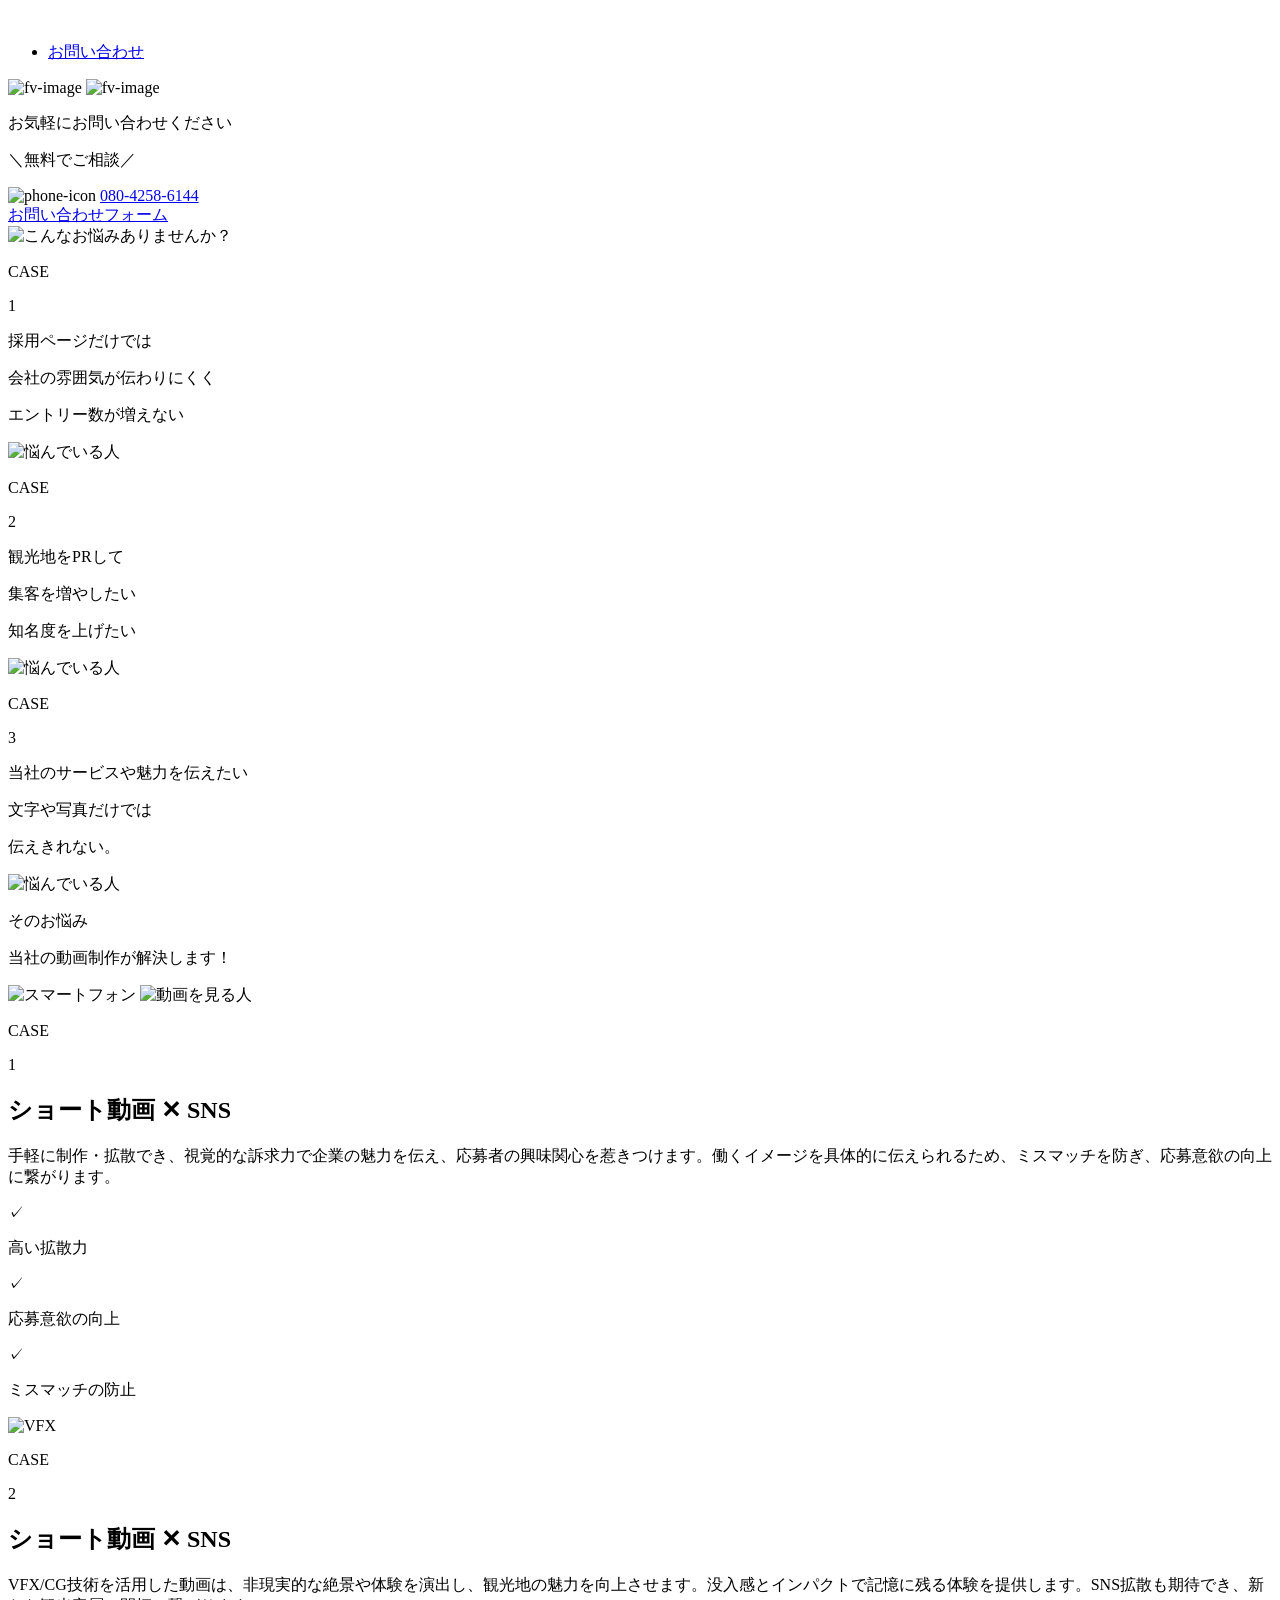
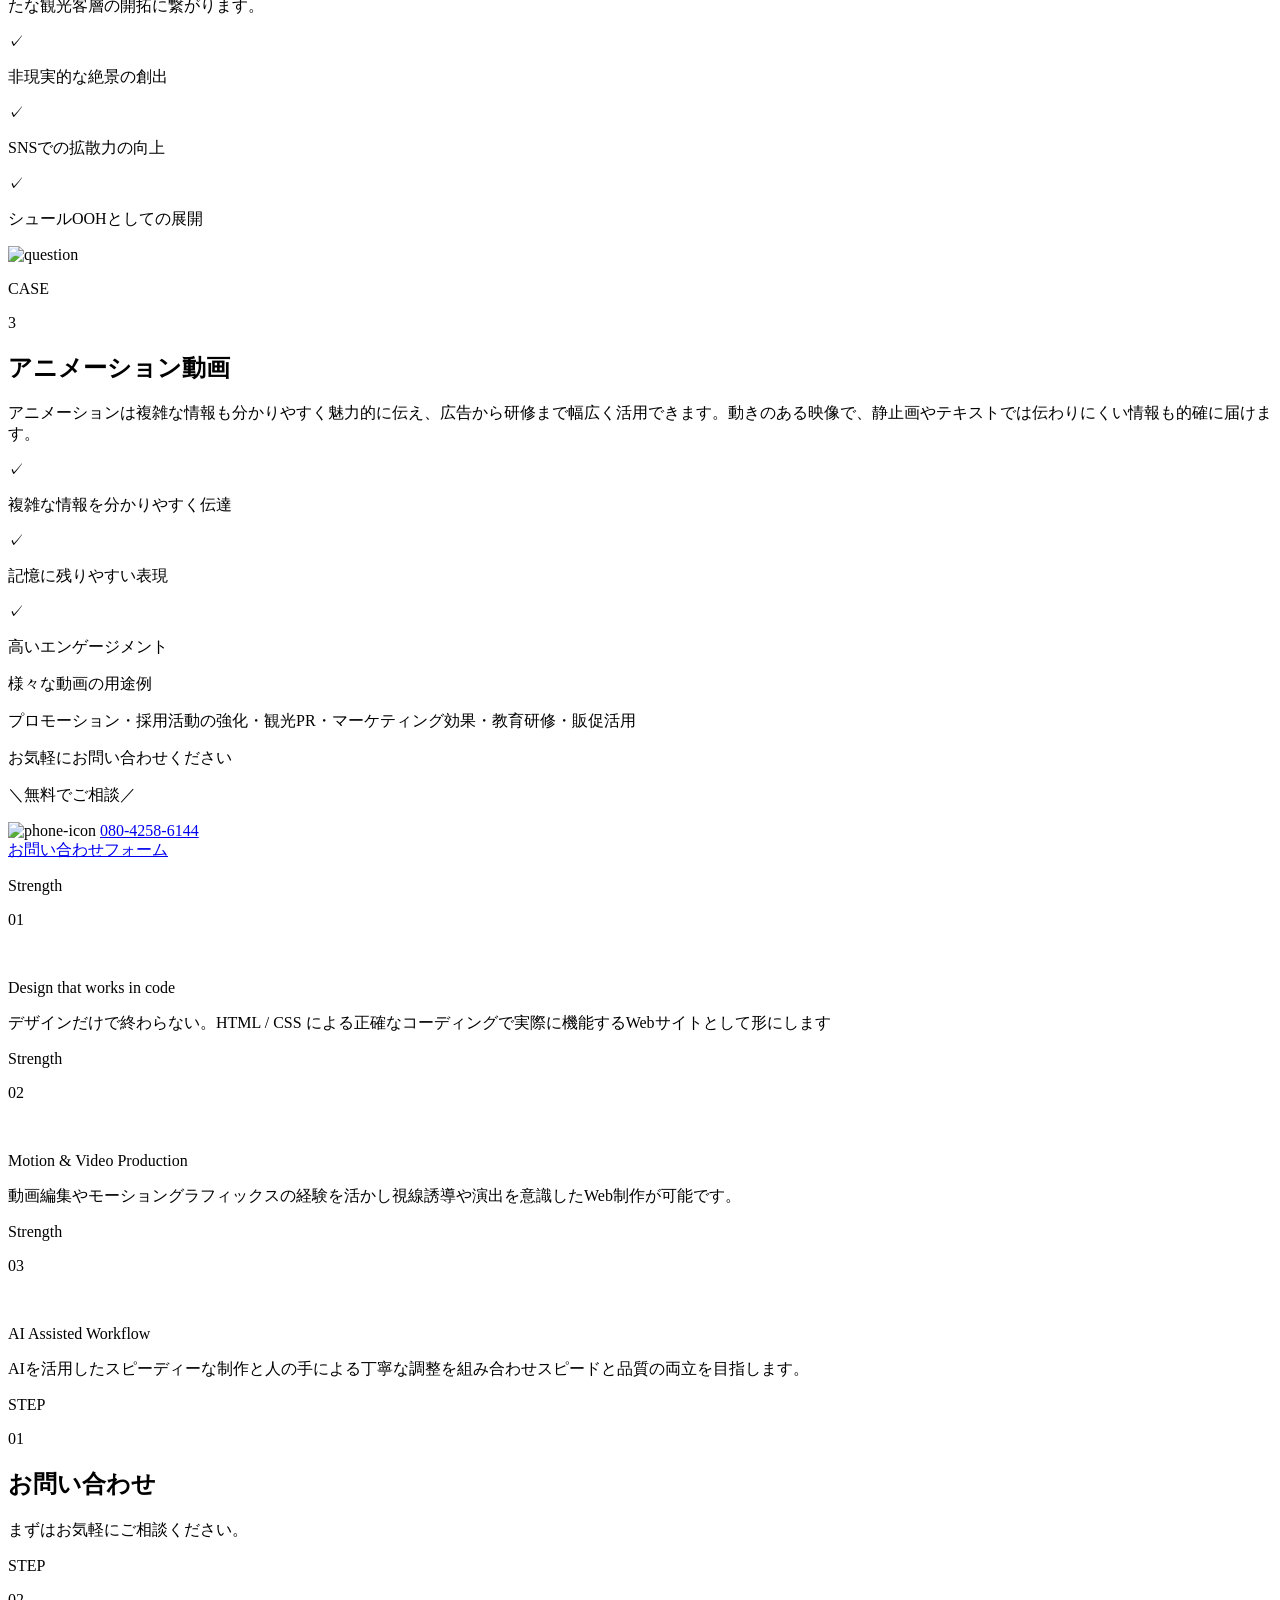
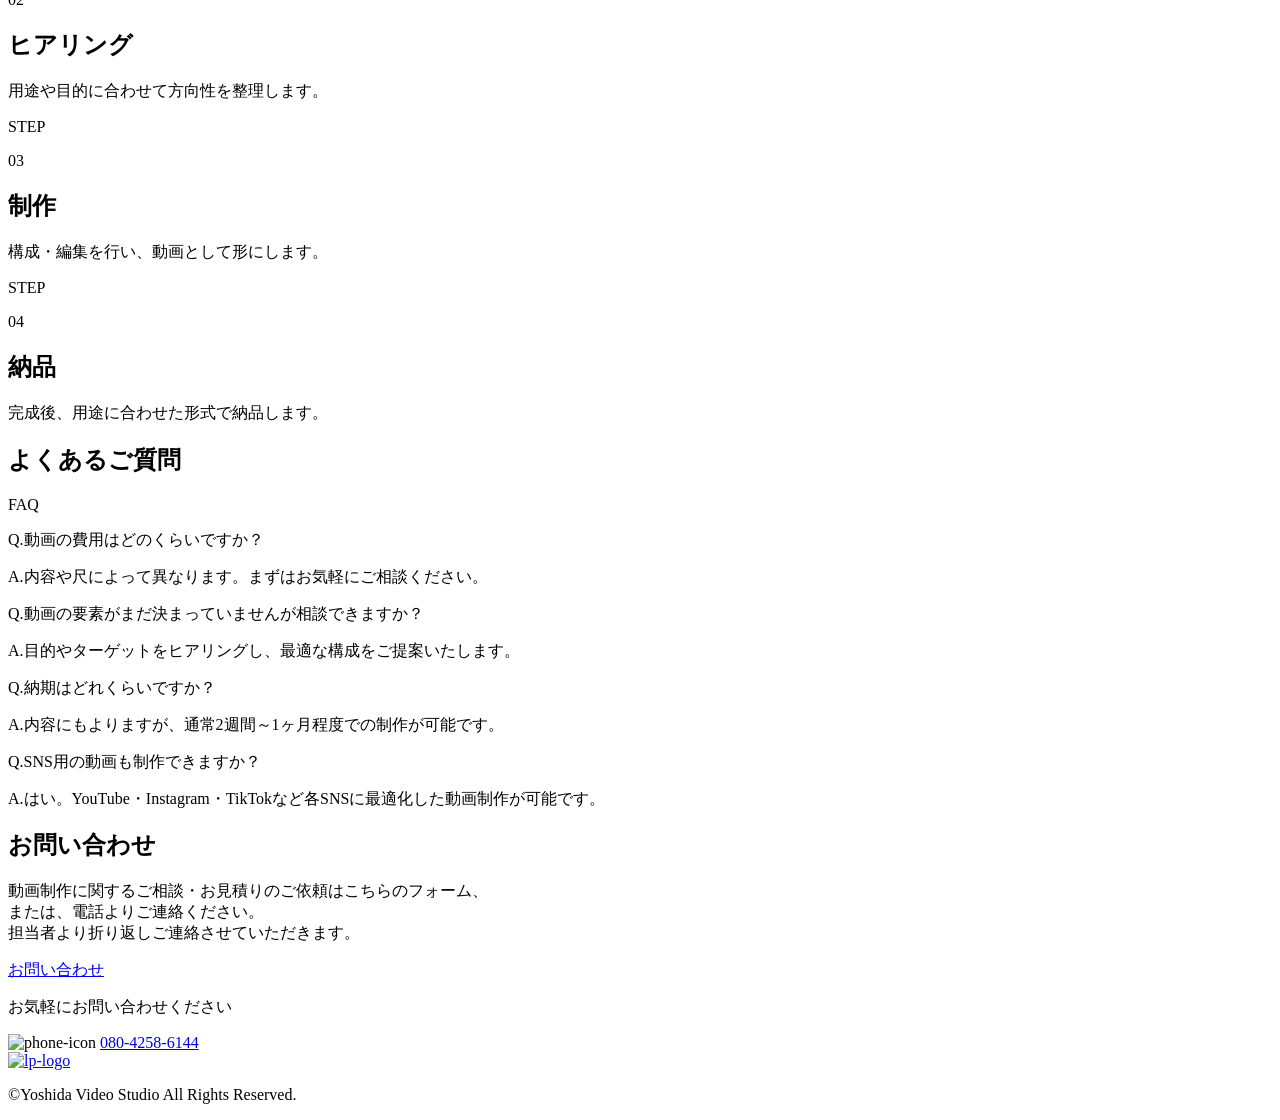
==== lp-flow-practice/index.html @ 5ee8cb6f "feat: ファビコンを追加" ====
<!DOCTYPE html>
<html lang="ja">

<head>
    <meta charset="UTF-8">
    <meta name="viewport" content="width=device-width, initial-scale=1.0">
    <title>Document</title>
    <link rel="preconnect" href="https://fonts.googleapis.com">
    <link rel="preconnect" href="https://fonts.gstatic.com" crossorigin>
    <link href="https://fonts.googleapis.com/css2?family=Noto+Sans+JP:wght@100..900&display=swap" rel="stylesheet">
    <link rel="stylesheet" href="assets/css/style.css">
</head>

<body>
    <header class="header">
        <a href="index.html"><img src="assets/images/lp-logo.svg" alt="" class="lp-head-img"></a>
        <nav class="nav">
            <ul class="nav-list">
                <li class="list-item"><a href="../contact.html" class="link-item">お問い合わせ</a></li>
            </ul>
        </nav>
    </header>
    <div id="main">
        <section class="fv">
            <div class="background">
                <img class="mv-player" src="assets/images/fv-img-sp.svg" alt="fv-image">
                <img src="assets/images/fv-img.svg" alt="fv-image" class="fv-img">
            </div>
            <div class="cta-btn">
                <div class="call-msg-box">
                    <p class="call-msg">お気軽にお問い合わせください</p>
                    <p class="call-msg-small">＼無料でご相談／</p>
                    <div class="call-box">
                        <img src="assets/images/phone.svg" alt="phone-icon" class="call">
                        <a href="tel:08042586144" class="tel">080-4258-6144</a>
                    </div>
                </div>
                <div class="form-btn">
                    <a href="../contact.html" class="form-link">お問い合わせフォーム</a>
                </div>
            </div>
        </section>
        <section class="problem fade-up">
            <img src="assets/images/problem-img.svg" alt="こんなお悩みありませんか？" class="problem-img">
            <div class="problem-grid">
                <div class="case-box">
                    <div class="case-block">
                        <p class="case-title">CASE</p>
                        <p class="case-number">1</p>
                    </div>
                    <div class="case-protocol-box">
                        <p class="case-protocol">採用ページだけでは</p>
                        <p class="case-protocol">会社の雰囲気が伝わりにくく</p>
                        <p class="case-protocol">エントリー数が増えない</p>
                    </div>
                    <img src="assets/images/person-1.svg" alt="悩んでいる人" class="problem-person">
                </div>
                <div class="case-box">
                    <div class="case-block">
                        <p class="case-title">CASE</p>
                        <p class="case-number">2</p>
                    </div>
                    <div class="case-protocol-box">
                        <p class="case-protocol">観光地をPRして</p>
                        <p class="case-protocol">集客を増やしたい</p>
                        <p class="case-protocol case-protocol1">知名度を上げたい</p>
                    </div>
                    <img src="assets/images/person-2.svg" alt="悩んでいる人" class="problem-person">
                </div>
                <div class="case-box">
                    <div class="case-block">
                        <p class="case-title">CASE</p>
                        <p class="case-number">3</p>
                    </div>
                    <div class="case-protocol-box">
                        <p class="case-protocol">当社のサービスや魅力を伝えたい</p>
                        <p class="case-protocol">文字や写真だけでは</p>
                        <p class="case-protocol case-protocol1">伝えきれない。</p>
                    </div>
                    <img src="assets/images/person3.svg" alt="悩んでいる人" class="problem-person">
                </div>
            </div>
        </section>
        <section class="solution fade-up">
            <p class="sol-protocol">そのお悩み</p>
            <p class="sol-protocol">当社の動画制作が解決します！</p>

            <div class="sol-back">

                <div class="sol-flex">
                    <div class="sol-flex-box">
                        <div class="sol-img-box">
                            <img src="assets/images/smart-phone.svg" alt="スマートフォン" class="sol-img">
                            <img src="assets/images/person4.svg" alt="動画を見る人" class="sol-img">
                        </div>
                    </div>
                    <div class="sol-flex-block">
                        <div class="sol-container">
                            <div class="sol-radius">
                                <p class="sol-title">CASE</p>
                                <p class="sol-number">1</p>
                            </div>
                            <h2 class="sol-subtitle">ショート動画 ✕ SNS</h2>
                        </div>

                        <div class="sol-inner">
                            <p class="sol-msg">
                                手軽に制作・拡散でき、視覚的な訴求力で企業の魅力を伝え、応募者の興味関心を惹きつけます。働くイメージを具体的に伝えられるため、ミスマッチを防ぎ、応募意欲の向上に繋がります。
                            </p>

                            <div class="sol-liner">
                                <div class="sol-radius-mini">
                                    <p class="check">✓</p>
                                </div>
                                <p class="sol-txt">高い拡散力</p>
                            </div>

                            <div class="sol-liner">
                                <div class="sol-radius-mini">
                                    <p class="check">✓</p>
                                </div>
                                <p class="sol-txt">応募意欲の向上</p>
                            </div>

                            <div class="sol-liner">
                                <div class="sol-radius-mini">
                                    <p class="check">✓</p>
                                </div>
                                <p class="sol-txt">ミスマッチの防止</p>
                            </div>
                        </div>
                    </div>
                </div>

                <div class="sol-flex">
                    <div class="sol-flex-box">
                        <div class="sol-img-box1">
                            <img src="assets/images/vfx.svg" alt="VFX" class="sol-img1">
                        </div>
                    </div>
                    <div class="sol-flex-block">
                        <div class="sol-container">
                            <div class="sol-radius">
                                <p class="sol-title">CASE</p>
                                <p class="sol-number">2</p>
                            </div>
                            <h2 class="sol-subtitle">ショート動画 ✕ SNS</h2>
                        </div>

                        <div class="sol-inner">
                            <p class="sol-msg">
                                VFX/CG技術を活用した動画は、非現実的な絶景や体験を演出し、観光地の魅力を向上させます。没入感とインパクトで記憶に残る体験を提供します。SNS拡散も期待でき、新たな観光客層の開拓に繋がります。
                            </p>

                            <div class="sol-liner">
                                <div class="sol-radius-mini">
                                    <p class="check">✓</p>
                                </div>
                                <p class="sol-txt">非現実的な絶景の創出</p>
                            </div>

                            <div class="sol-liner">
                                <div class="sol-radius-mini">
                                    <p class="check">✓</p>
                                </div>
                                <p class="sol-txt">SNSでの拡散力の向上</p>
                            </div>

                            <div class="sol-liner">
                                <div class="sol-radius-mini">
                                    <p class="check">✓</p>
                                </div>
                                <p class="sol-txt">シュールOOHとしての展開</p>
                            </div>
                        </div>
                    </div>
                </div>

                <div class="sol-flex">
                    <div class="sol-flex-box">
                        <div class="sol-img-box1">
                            <img src="assets/images/question.svg" alt="question" class="sol-img1">
                        </div>
                    </div>
                    <div class="sol-flex-block">
                        <div class="sol-container">
                            <div class="sol-radius">
                                <p class="sol-title">CASE</p>
                                <p class="sol-number">3</p>
                            </div>
                            <h2 class="sol-subtitle">アニメーション動画</h2>
                        </div>

                        <div class="sol-inner">
                            <p class="sol-msg">
                                アニメーションは複雑な情報も分かりやすく魅力的に伝え、広告から研修まで幅広く活用できます。動きのある映像で、静止画やテキストでは伝わりにくい情報も的確に届けます。
                            </p>

                            <div class="sol-liner">
                                <div class="sol-radius-mini">
                                    <p class="check">✓</p>
                                </div>
                                <p class="sol-txt">複雑な情報を分かりやすく伝達</p>
                            </div>

                            <div class="sol-liner">
                                <div class="sol-radius-mini">
                                    <p class="check">✓</p>
                                </div>
                                <p class="sol-txt">記憶に残りやすい表現</p>
                            </div>

                            <div class="sol-liner">
                                <div class="sol-radius-mini">
                                    <p class="check">✓</p>
                                </div>
                                <p class="sol-txt">高いエンゲージメント</p>
                            </div>
                        </div>
                    </div>
                </div>

                <div class="sol-wrapper">
                    <div class="sol-txt-box">
                        <p class="sol-text">様々な動画の用途例</p>
                    </div>
                    <p class="sol-txt-wrapper">
                        プロモーション・採用活動の強化・観光PR・マーケティング効果・教育研修・販促活用
                    </p>
                </div>
            </div>
        </section>
        <div class="cta-btn">
            <div class="call-msg-box">
                <p class="call-msg">お気軽にお問い合わせください</p>
                <p class="call-msg-small">＼無料でご相談／</p>
                <div class="call-box">
                    <img src="assets/images/phone.svg" alt="phone-icon" class="call">
                    <a href="tel:08042586144" class="tel">080-4258-6144</a>
                </div>
            </div>
            <div class="form-btn">
                <a href="../contact.html" class="form-link">お問い合わせフォーム</a>
            </div>
        </div>
        <section class="strength fade-up">
            <div class="str-grid">
                <div class="str-box">
                    <div class="str-block">
                        <p class="str-title">Strength</p>
                        <p class="str-number">01</p>
                    </div>
                    <div class="str-img-box">
                        <img src="assets/images/network.svg" alt="" class="str-img">
                        <img src="assets/images/code-bracket.svg" alt="" class="str-img">
                    </div>
                    <p class="str-subtitle">Design that works in code</p>
                    <p class="str-txt">
                        デザインだけで終わらない。HTML / CSS による正確なコーディングで実際に機能するWebサイトとして形にします
                    </p>
                </div>
                <div class="str-box">
                    <div class="str-block">
                        <p class="str-title">Strength</p>
                        <p class="str-number">02</p>
                    </div>
                    <div class="str-img-box">
                        <img src="assets/images/playbtn.svg" alt="" class="str-img">
                        <img src="assets/images/line-animation.svg" alt="" class="str-img">
                    </div>
                    <p class="str-subtitle">Motion & Video Production</p>
                    <p class="str-txt">
                        動画編集やモーショングラフィックスの経験を活かし視線誘導や演出を意識したWeb制作が可能です。
                    </p>
                </div>
                <div class="str-box">
                    <div class="str-block">
                        <p class="str-title">Strength</p>
                        <p class="str-number">03</p>
                    </div>
                    <div class="str-img-box">
                        <img src="assets/images/node-rectangle.svg" alt="" class="str-img">
                    </div>
                    <p class="str-subtitle">AI Assisted Workflow</p>
                    <p class="str-txt">
                        AIを活用したスピーディーな制作と人の手による丁寧な調整を組み合わせスピードと品質の両立を目指します。
                    </p>
                </div>
            </div>
        </section>
        <section class="flow fade-up">
            <div class="flow-back">
                <div class="flow-flex">
                    <div class="flow-box">
                        <div class="flow-radius">
                            <p class="flow-step">STEP</p>
                            <p class="flow-number">01</p>
                        </div>
                        <div class="flow-txt-box">
                            <h2 class="flow-title">お問い合わせ</h2>
                            <p class="flow-text">まずはお気軽にご相談ください。</p>
                        </div>
                    </div>
                </div>
                <div class="flow-flex">
                    <div class="flow-box">
                        <div class="flow-radius">
                            <p class="flow-step">STEP</p>
                            <p class="flow-number">02</p>
                        </div>
                        <div class="flow-txt-box">
                            <h2 class="flow-title">ヒアリング</h2>
                            <p class="flow-text">用途や目的に合わせて方向性を整理します。</p>
                        </div>
                    </div>
                </div>
                <div class="flow-flex">
                    <div class="flow-box">
                        <div class="flow-radius">
                            <p class="flow-step">STEP</p>
                            <p class="flow-number">03</p>
                        </div>
                        <div class="flow-txt-box">
                            <h2 class="flow-title">制作</h2>
                            <p class="flow-text">構成・編集を行い、動画として形にします。</p>
                        </div>
                    </div>
                </div>
                <div class="flow-flex">
                    <div class="flow-box">
                        <div class="flow-radius">
                            <p class="flow-step">STEP</p>
                            <p class="flow-number">04</p>
                        </div>
                        <div class="flow-txt-box">
                            <h2 class="flow-title">納品</h2>
                            <p class="flow-text">完成後、用途に合わせた形式で納品します。</p>
                        </div>
                    </div>
                </div>
            </div>
        </section>
        <section class="qa fade-up">
            <div class="qa-block">
                <div class="qa-box">
                    <h2 class="qa-title">よくあるご質問</h2>
                    <p class="qa-subtitle">FAQ</p>
                </div>
                <div class="qa-box">
                    <p class="qa-q"><span class="q">Q.</span>動画の費用はどのくらいですか？</p>
                    <p class="qa-a"><span class="a">A.</span>内容や尺によって異なります。まずはお気軽にご相談ください。</p>
                </div>
                <div class="qa-box">
                    <p class="qa-q"><span class="q">Q.</span>動画の要素がまだ決まっていませんが相談できますか？</p>
                    <p class="qa-a"><span class="a">A.</span>目的やターゲットをヒアリングし、最適な構成をご提案いたします。</p>
                </div>
                <div class="qa-box">
                    <p class="qa-q"><span class="q">Q.</span>納期はどれくらいですか？</p>
                    <p class="qa-a"><span class="a">A.</span>内容にもよりますが、通常2週間～1ヶ月程度での制作が可能です。</p>
                </div>
                <div class="qa-box">
                    <p class="qa-q"><span class="q">Q.</span>SNS用の動画も制作できますか？</p>
                    <p class="qa-a"><span class="a">A.</span>はい。YouTube・Instagram・TikTokなど各SNSに最適化した動画制作が可能です。</p>
                </div>
            </div>
        </section>
        <section class="cta">
            <div class="cta-back">
                <div class="cta-flex">
                    <div class="cta-txt-box">
                        <h2 class="cta-title">お問い合わせ</h2>
                        <p class="cta-txt">
                            動画制作に関するご相談・お見積りのご依頼はこちらのフォーム、<br>
                            または、電話よりご連絡ください。<br>
                            担当者より折り返しご連絡させていただきます。
                        </p>
                    </div>
                    <div class="cta-box">
                        <div class="cta-block">
                            <a href="../contact.html" class="cta-link">お問い合わせ</a>
                        </div>
                        <div class="cta-desc">
                            <p class="cta-subtitle">お気軽にお問い合わせください</p>
                            <div class="cta-call-block">
                                <img src="assets/images/cta-call.svg" alt="phone-icon" class="cta-call">
                                <a href="tel:08042586144" class="cta-tel">080-4258-6144</a>
                            </div>
                        </div>
                    </div>
                </div>
            </div>
        </section>
    </div>
    <footer class="footer">
        <a href="../works.html" class="foot-link">
            <img src="assets/images/lp-logo.svg" alt="lp-logo" class="foot-link-img"></a>
        <p class="reserve">&copy;Yoshida Video Studio All Rights Reserved.</p>
    </footer>
    <script>
        document.addEventListener("DOMContentLoaded", () => {

            const targets = document.querySelectorAll(".fade-up");

            const observer = new IntersectionObserver((entries, observer) => {
                entries.forEach(entry => {
                    if (entry.isIntersecting) {
                        entry.target.classList.add("is-show");
                        observer.unobserve(entry.target);
                    }
                });
            }, {
                threshold: 0.2
            });

            targets.forEach(target => observer.observe(target));

        });

    </script>
</body>

</html>
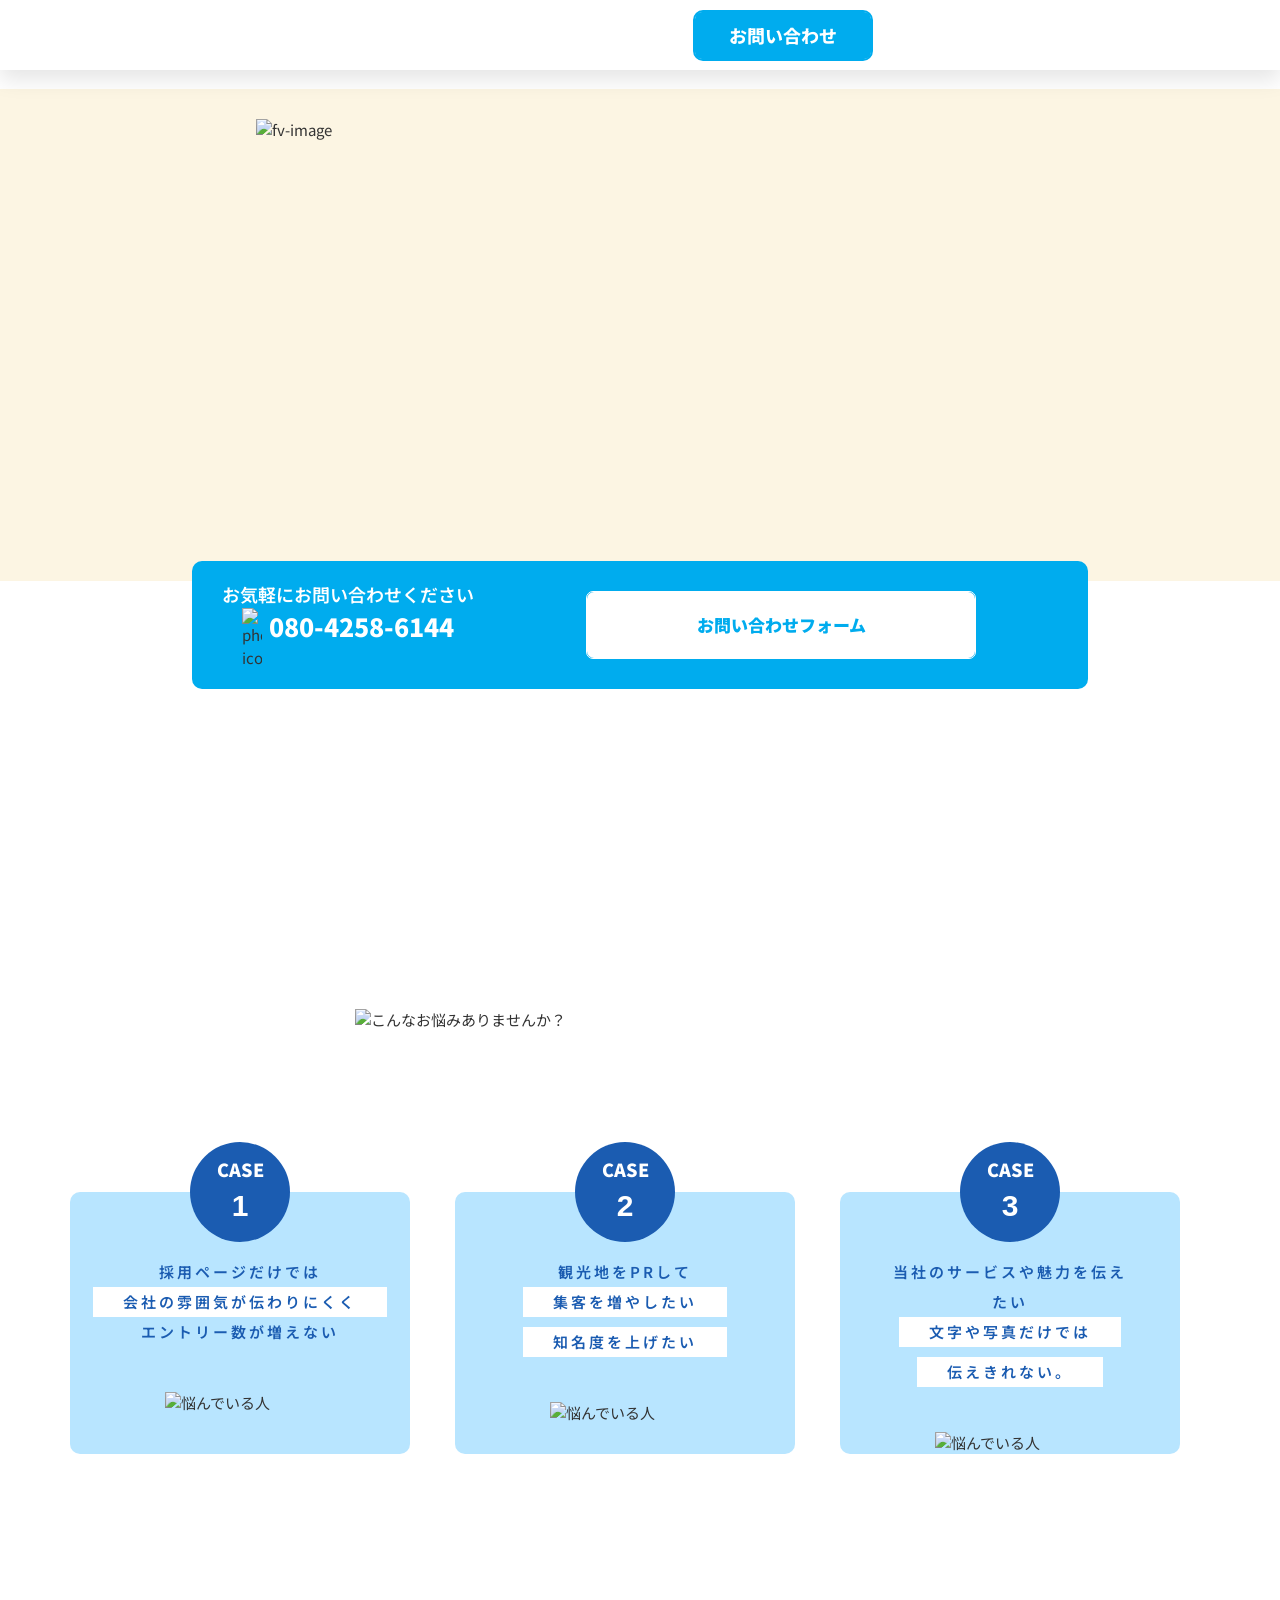
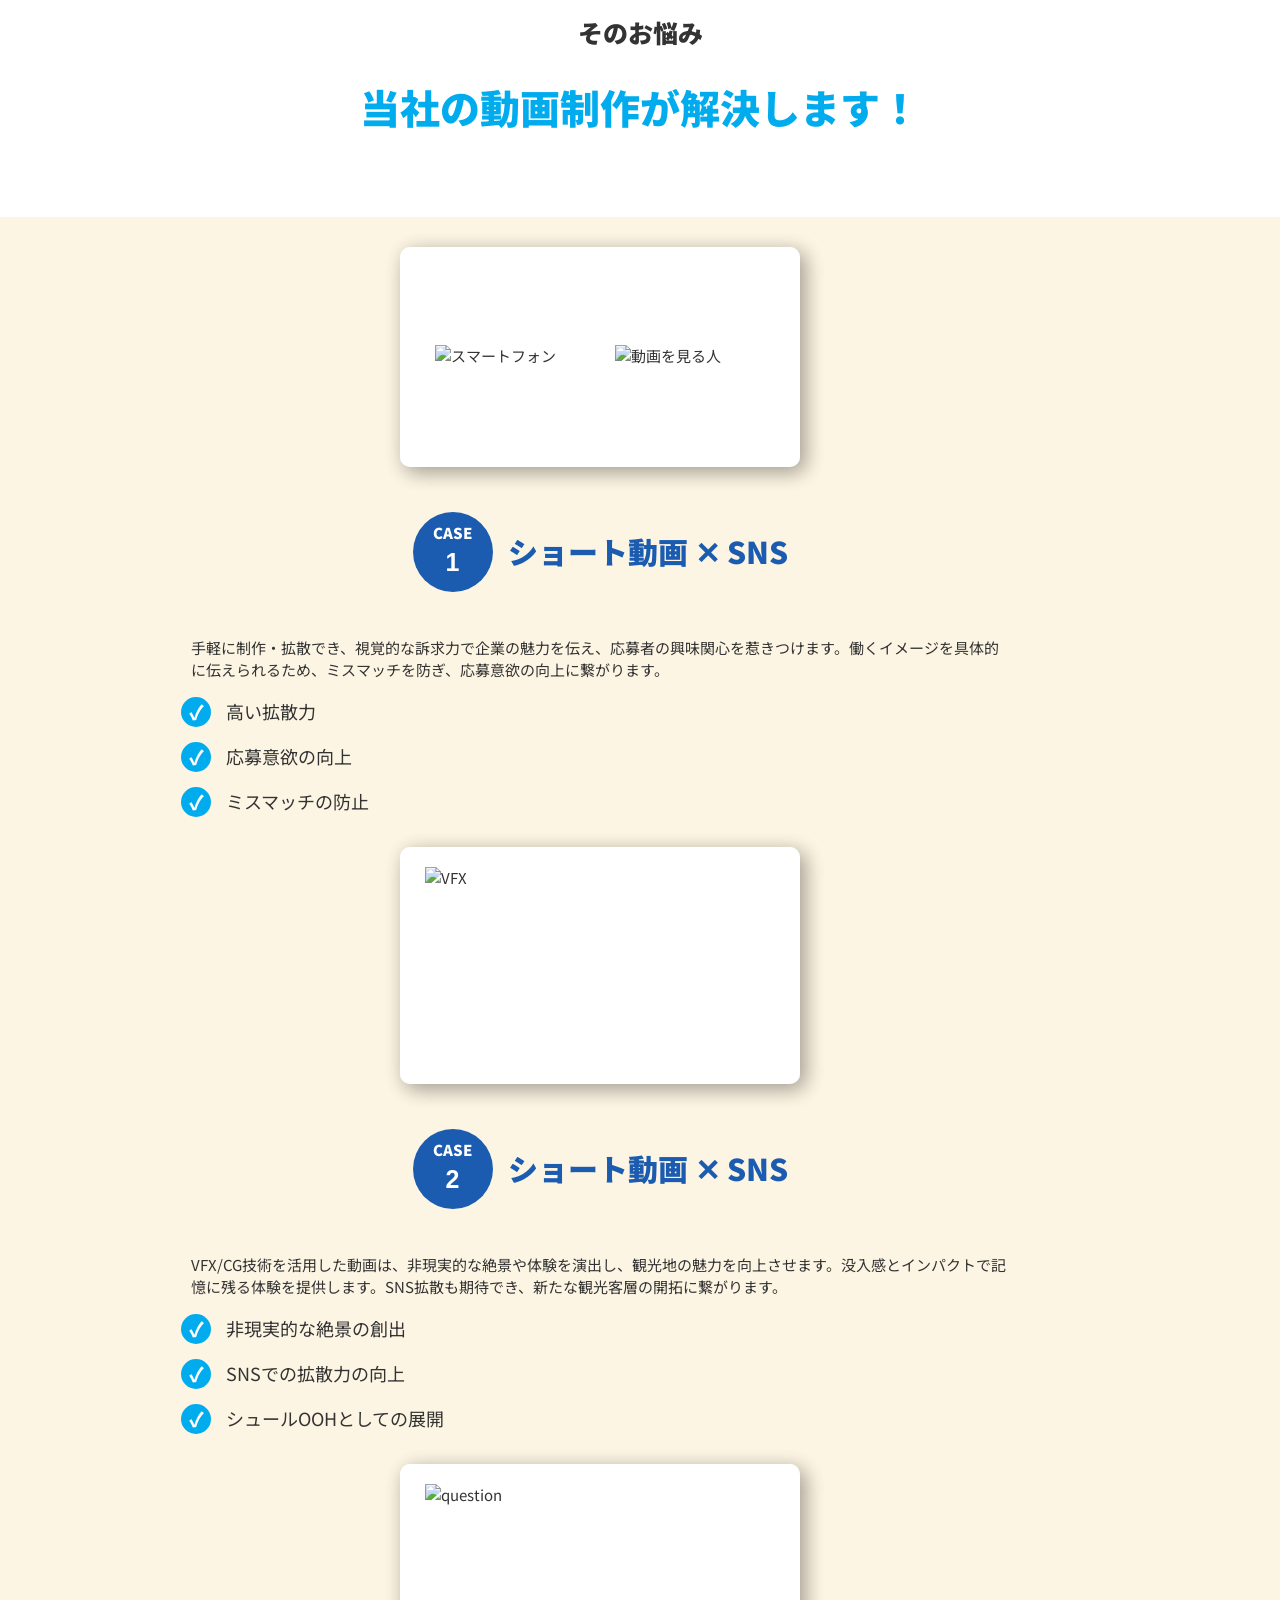
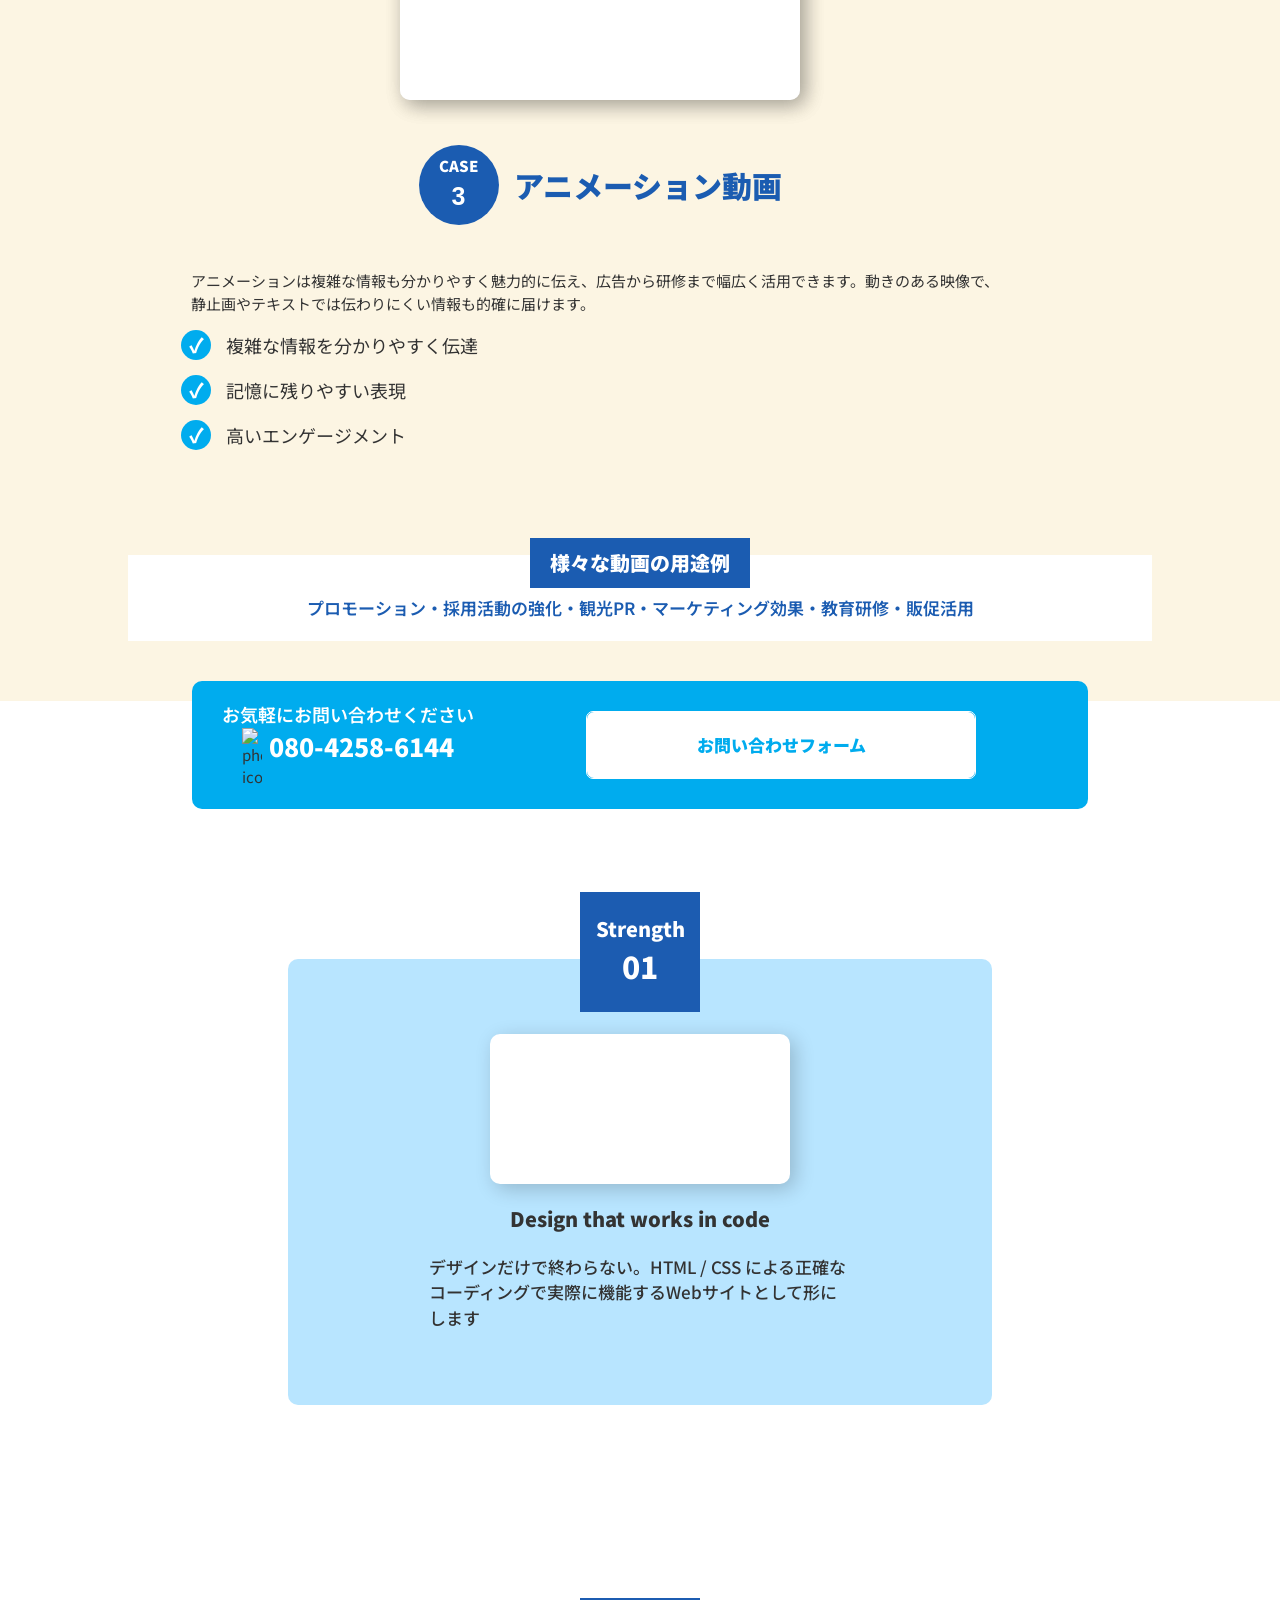
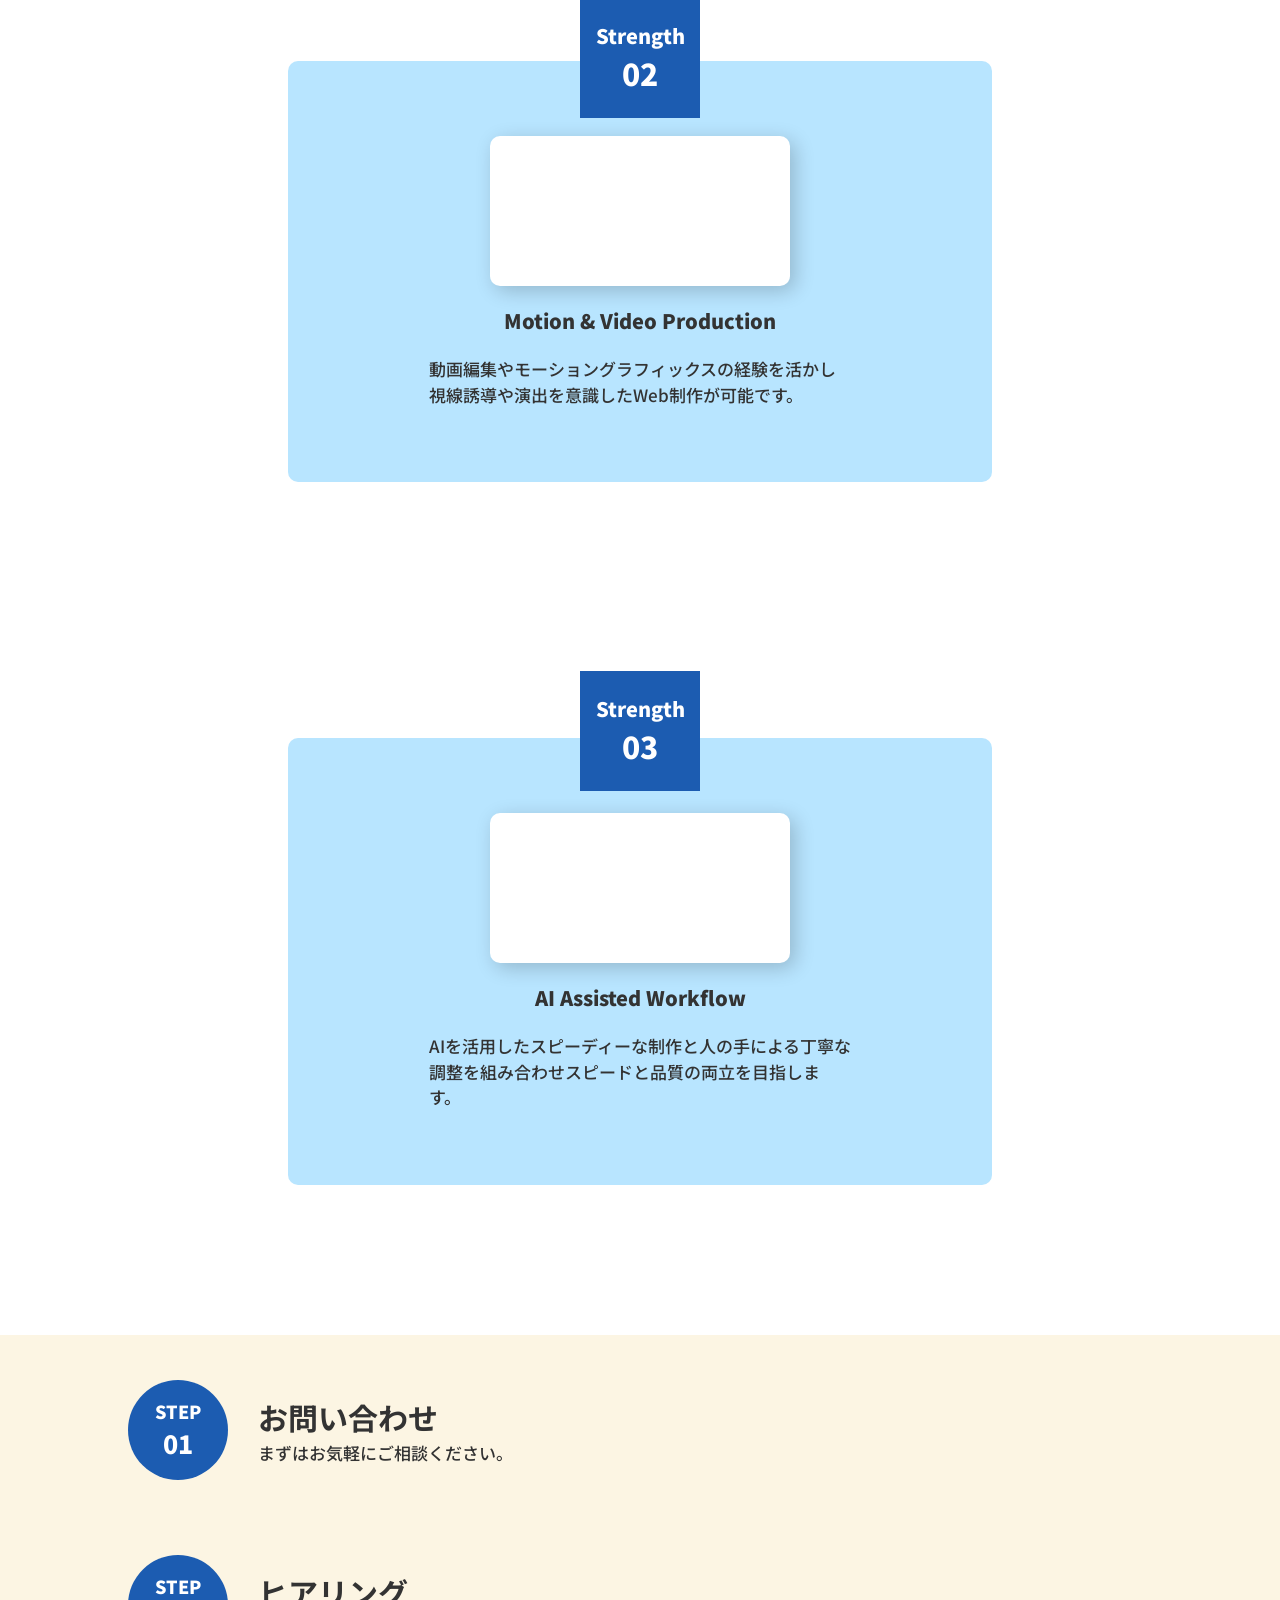
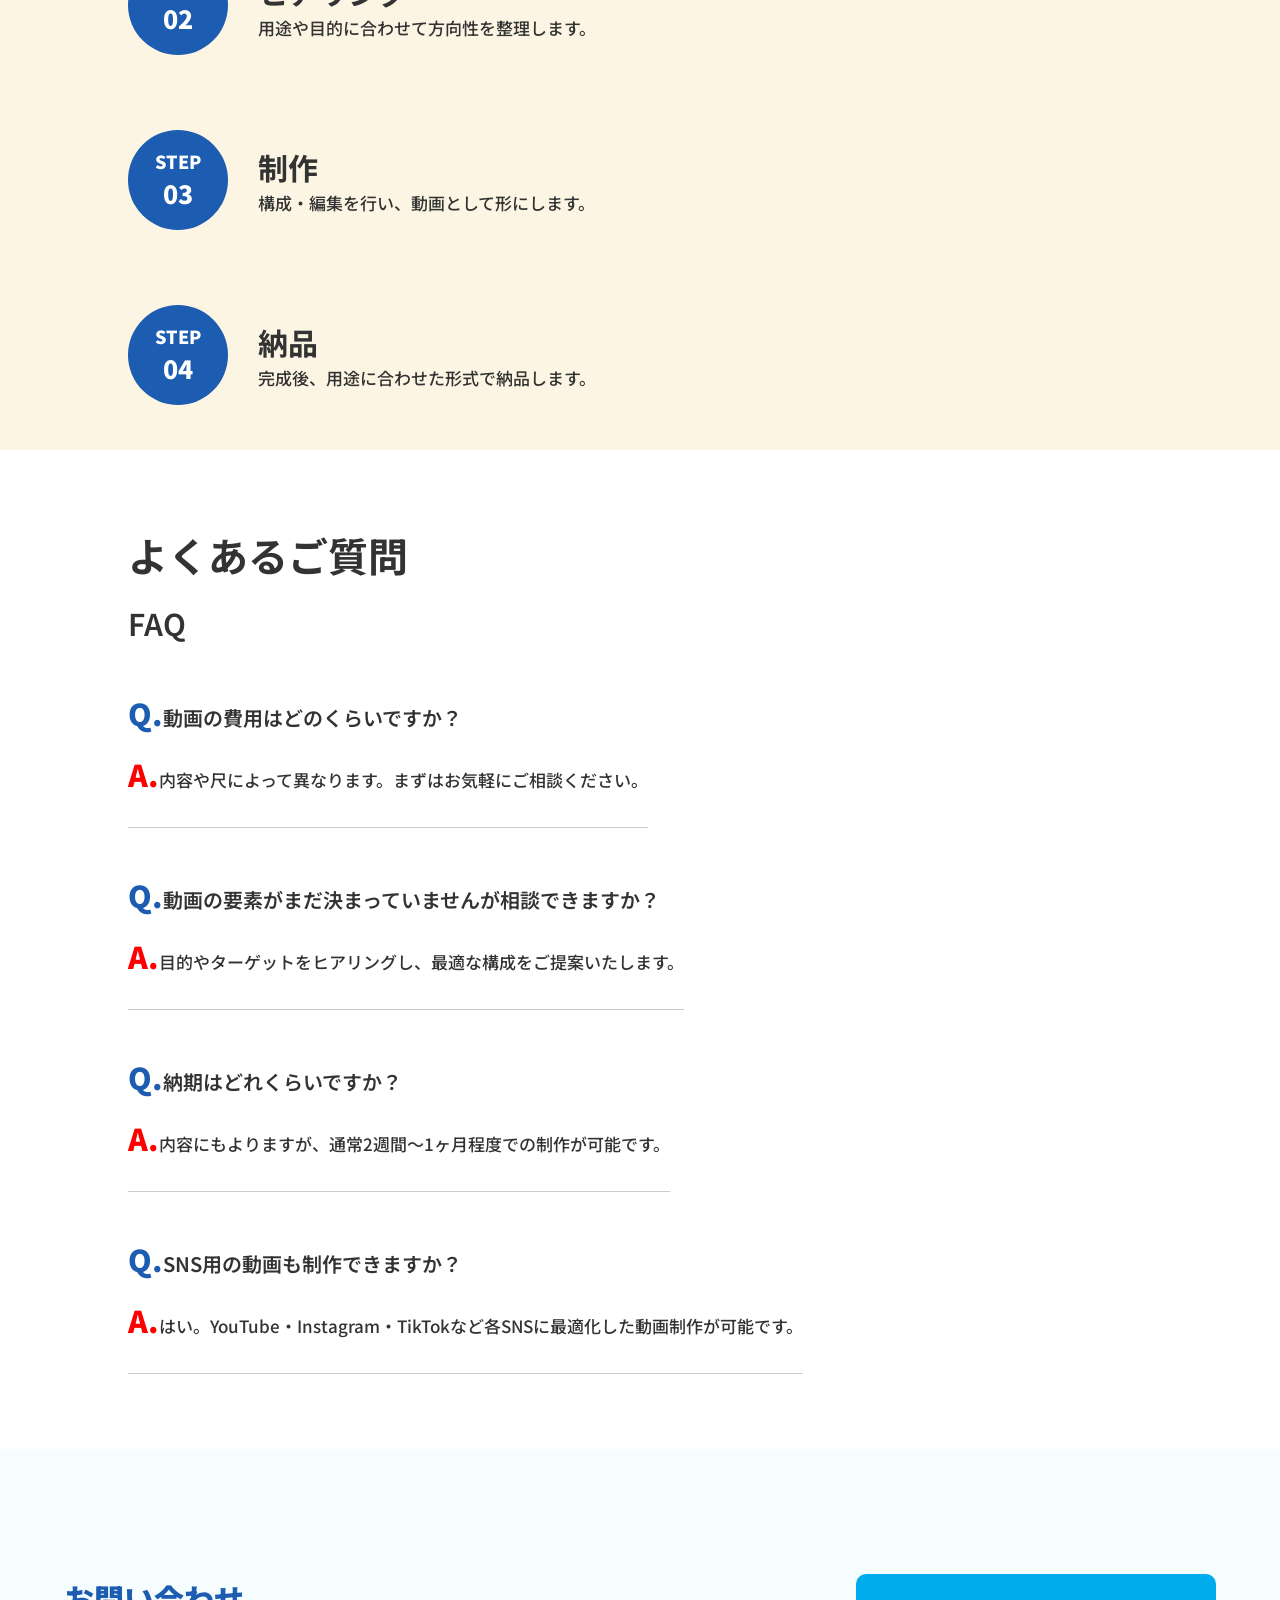
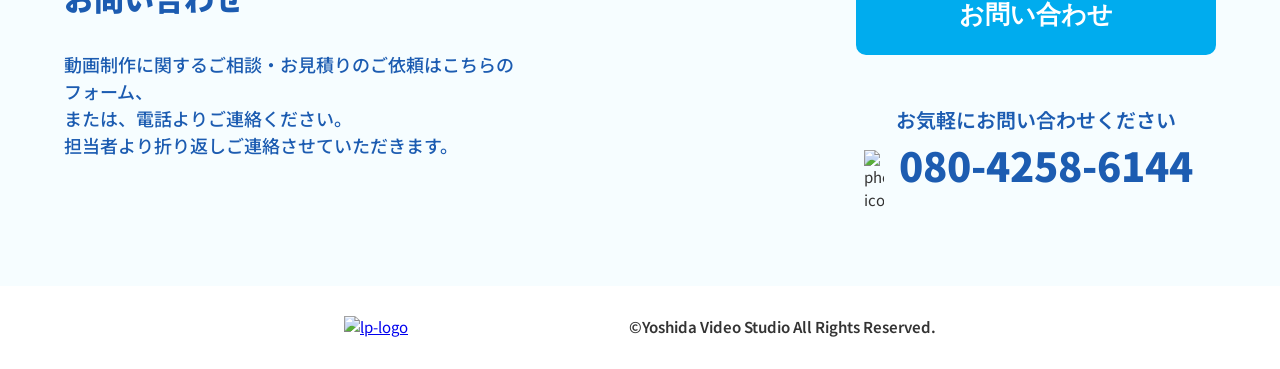
==== commit 92d4e83b: "htmlとcssを調整" ====
--- a/lp-flow-practice/index.html
+++ b/lp-flow-practice/index.html
@@ -376,9 +376,7 @@
                         </p>
                     </div>
                     <div class="cta-box">
-                        <div class="cta-block">
-                            <a href="../contact.html" class="cta-link">お問い合わせ</a>
-                        </div>
+                        <a href="../contact.html" class="cta-link">お問い合わせ</a>
                         <div class="cta-desc">
                             <p class="cta-subtitle">お気軽にお問い合わせください</p>
                             <div class="cta-call-block">
--- a/lp-flow-practice/assets/css/style.css
+++ b/lp-flow-practice/assets/css/style.css
@@ -0,0 +1,1618 @@
+@charset "utf-8";
+
+/* reset */
+
+* {
+    box-sizing: border-box;
+    margin: 0;
+    padding: 0;
+}
+
+/* base */
+
+body {
+    color: #333;
+    font-size: 15px;
+    font-family: "Noto Sans JP", "Helvetica Neue", "Helvetica",
+        "Hiragino Sans", "Arial", "Yu Gothic", "Meiryo", sans-serif;
+    line-height: 1.5;
+    width: 100%;
+    min-width: 320px;
+    max-width: 1920px;
+    margin: 0 auto;
+    padding-top: 70px;
+}
+
+/* header */
+
+.header {
+    background: #fff;
+    display: flex;
+    justify-content: center;
+    margin: 0 auto;
+    padding: 5px 0;
+    box-shadow: 0 4px 20px rgba(0, 0, 0, .1);
+    position: fixed;
+    top: 0;
+    left: 0;
+    z-index: 100;
+    min-height: 60px;
+    background: #fff;
+}
+
+.lp-head-img {
+    width: 30%;
+    display: block;
+    margin: 0 auto;
+    display: block;
+    padding: 0 1em;
+}
+
+.nav-list {
+    list-style: none;
+    display: none;
+}
+
+/* #main */
+
+#main {
+    display: flex;
+    flex-direction: column;
+    width: 100%;
+    margin-top: 10px;
+}
+
+/* section */
+
+section {
+    width: 100%;
+}
+
+/* first vision */
+
+.fv {
+    width: 100%;
+    height: auto;
+
+}
+
+.background {
+    background: rgb(252, 245, 227);
+    margin: 0 auto;
+    width: 100%;
+    height: auto;
+    padding: 2em 0;
+}
+
+
+.mv-player {
+    margin: 0 auto;
+    padding: 0 1em;
+    width: 80%;
+    height: auto;
+    aspect-ratio: 16 / 9;
+    display: block;
+}
+
+.fv-img {
+    display: none;
+}
+
+/* call to action */
+
+.cta-btn {
+    background: #00acee;
+    margin: 0 auto;
+    margin-top: -20px;
+    padding: 20px 0;
+    width: 60%;
+    border-radius: 10px;
+    text-align: center;
+    display: block;
+    z-index: 2;
+}
+
+.call-msg {
+    margin: 0 auto;
+    font-size: 13px;
+    font-weight: 600;
+    text-align: center;
+    color: #fff;
+    display: block;
+}
+
+.tel {
+    color: #fff;
+    font-size: 30px;
+    font-weight: 900;
+    display: block;
+    text-decoration: none;
+    transition: .4s;
+}
+
+.tel:hover {
+    color: #ccc;
+}
+
+@media screen and (max-width:499px) {
+
+    .call-msg {
+        display: none;
+    }
+
+    .cta-btn {
+        width: 90%;
+    }
+
+    .call-msg-small {
+        display: block;
+        font-size: 30px;
+        font-weight: 900;
+        color: #fff;
+    }
+
+    .tel {
+        display: none;
+    }
+
+    .form-link {
+        display: block;
+        width: 60%;
+        min-width: 40%;
+    }
+
+    #main {
+        margin-top: 10px;
+    }
+
+}
+
+@media screen and (min-width:500px) {
+
+    .call-msg {
+        display: block;
+    }
+
+    .call-msg-small {
+        display: none;
+    }
+
+    .call {
+        display: block;
+    }
+
+}
+
+.call-box {
+    margin: 0 auto;
+    justify-content: center;
+    display: flex;
+    gap: .5em;
+}
+
+.call {
+    width: 20px;
+    height: auto;
+    display: block;
+}
+
+@media screen and (max-width:499px) {
+
+    .call {
+        display: none;
+    }
+}
+
+@media screen and (min-width:500px) {
+    .call {
+        display: block;
+    }
+}
+
+.call-number {
+    font-size: 30px;
+    text-align: center;
+    font-weight: 800;
+    color: #fff;
+}
+
+/* form-btn */
+
+.form-btn {
+    margin: 0 auto;
+    width: 80%;
+    border: 1px solid #fff;
+    border-radius: 7px;
+}
+
+.form-link {
+    background: #fff;
+    margin: 0 auto;
+    padding: 20px;
+    width: 100%;
+    display: block;
+    transition: .4s ease;
+    border-radius: 7px;
+    text-decoration: none;
+    color: #00acee;
+    font-size: 17px;
+    font-weight: 900;
+}
+
+.form-link:hover {
+    color: #fff;
+    background: #00acee;
+}
+
+/* first vision */
+
+/* problem */
+
+.problem {
+    max-width: 1200px;
+}
+
+.problem-img {
+    width: 100%;
+    margin: 20rem auto 10rem auto;
+    padding: 0 1em;
+    display: block;
+}
+
+@media screen and (min-width:770px) {
+    .problem-img {
+        width: 600px;
+    }
+}
+
+.problem-grid {
+    padding: 0 1em;
+    margin: 0 auto;
+    display: flex;
+    flex-direction: column;
+    padding: 0 2em;
+    gap: 7rem;
+}
+
+.case-block {
+    background: #1b5cb1;
+    display: flex;
+    flex-direction: column;
+    width: 100px;
+    height: 100px;
+    border-radius: 50%;
+    text-align: center;
+    justify-content: center;
+    align-items: center;
+    margin: 0 auto;
+    position: absolute;
+    top: -50px;
+    left: 50%;
+    transform: translateX(-50%);
+    z-index: 1;
+}
+
+.case-title,
+.case-number {
+    font-weight: 900;
+    color: #fff;
+}
+
+.case-title {
+    font-size: 18px;
+}
+
+.case-number {
+    font-size: 30px;
+    font-family: Arial;
+}
+
+.case-box {
+    background: rgb(184, 229, 255);
+    margin: 0 auto;
+    padding: 0 1em;
+    width: min(400px, 90%);
+    height: auto;
+    border-radius: 10px;
+    padding-top: 20px;
+    position: relative;
+}
+
+.case-protocol-box {
+    text-align: center;
+    margin: 3em auto 1em auto;
+}
+
+.case-protocol {
+    color: #1b5cb1;
+    font-weight: 600;
+    margin: 0 auto;
+    padding: 0 2em;
+    width: fit-content;
+    white-space: pre-wrap;
+    text-align: center;
+    letter-spacing: .2em;
+    line-height: 2;
+}
+
+.case-protocol:nth-child(1) {}
+
+.case-protocol:nth-child(2) {
+    background: #fff;
+}
+
+.case-protocol1 {
+    margin-top: 10px;
+    background: #fff;
+}
+
+.problem-person {
+    width: 150px;
+    height: auto;
+    display: block;
+    margin: 3em auto 0 auto;
+    padding: 0;
+}
+
+/* /problem */
+
+/* solution */
+
+.sol-protocol {
+    margin: 10rem auto 1em auto;
+    font-weight: 900;
+    font-size: 25px;
+    text-align: center;
+}
+
+.sol-protocol:nth-child(2) {
+    margin: 5px auto 2em auto;
+    width: 90%;
+    color: #00acee;
+    font-size: 40px;
+}
+
+@media screen and (max-width:499px) {
+    .sol-protocol:nth-child(2) {
+        font-size: 25px;
+    }
+}
+
+@media screen and (min-width:500px) and (max-width:769px) {
+    .sol-protocol:nth-child(2) {
+        font-size: 30px;
+    }
+}
+
+.sol-back {
+    width: 100%;
+    height: auto;
+    background: rgb(252, 245, 227);
+    margin: 0 auto;
+    width: 100%;
+    height: auto;
+    padding: 2em 0;
+}
+
+
+.sol-flex {
+    width: 100%;
+    max-width: 1200px;
+    display: flex;
+    flex-direction: column;
+    margin-bottom: 2em;
+}
+
+@media screen and (max-width:499px) {
+    .sol-flex {
+        min-width: 90%;
+    }
+
+    .sol-img-box {
+        min-width: 90%;
+    }
+}
+
+.sol-flex:last-child {
+    margin-bottom: 0;
+}
+
+
+.sol-flex-box {
+    width: min(400px, 100%);
+    height: auto;
+    border-radius: 10px;
+    background: #fff;
+    margin: 0 auto;
+    display: flex;
+    justify-content: center;
+    align-items: center;
+}
+
+
+.sol-img-box,
+.sol-img-box1 {
+    background: #fff;
+    width: 100%;
+    min-height: 220px;
+    display: flex;
+    align-items: center;
+    justify-content: center;
+    padding: 20px;
+    box-shadow: 5px 5px 20px rgba(0, 0, 0, .20);
+    border-radius: 10px;
+}
+
+.sol-img-box {
+    flex-direction: row;
+    gap: 2em;
+}
+
+.sol-img-box1 {
+    flex-direction: column;
+}
+
+
+.sol-img {
+    width: 150px;
+    height: auto;
+    display: block;
+}
+
+.sol-img1 {
+    width: 350px;
+    height: auto;
+    display: block;
+    aspect-ratio: 16 / 9;
+}
+
+@media screen and (max-width:400px) {
+    .sol-img {
+        width: 120px;
+    }
+
+    .sol-img1 {
+        width: fit-content;
+    }
+}
+
+.sol-container {
+    display: flex;
+    align-items: center;
+    justify-content: center;
+    gap: 1em;
+    margin: 3em auto 3em;
+}
+
+.sol-radius {
+    background: #1b5cb1;
+    width: 80px;
+    height: 80px;
+    border-radius: 50%;
+    text-align: center;
+    justify-content: center;
+    align-items: center;
+    display: flex;
+    flex-direction: column;
+}
+
+.sol-title,
+.sol-number {
+    color: #fff;
+    font-weight: 900;
+}
+
+.sol-number {
+    font-family: Arial;
+    font-size: 25px;
+}
+
+.sol-subtitle {
+    font-size: 30px;
+    font-weight: 900;
+    width: fit-content;
+    color: #1b5cb1;
+}
+
+@media screen and (max-width:400px) {
+
+    .sol-radius {
+        width: 60px;
+        height: 60px;
+    }
+
+    .sol-title {
+        font-style: 12px;
+    }
+
+    .sol-number {
+        font-size: 20px;
+    }
+
+    .sol-subtitle {
+        font-size: 25px;
+    }
+}
+
+.sol-msg {
+    display: flex;
+    flex-direction: column;
+    text-align: left;
+    margin: 0 auto;
+    font-weight: 400;
+    width: 70%;
+    justify-content: center;
+}
+
+.sol-inner {
+    display: flex;
+    flex-direction: column;
+    margin: 0 auto;
+    padding: 0 1em;
+    gap: 1em;
+}
+
+.sol-liner {
+    display: flex;
+    column-gap: 1em;
+    align-items: center;
+    margin-left: 13vw;
+}
+
+.sol-radius-mini {
+    background: #00acee;
+    width: 30px;
+    height: 30px;
+    border-radius: 50%;
+    text-align: center;
+    justify-content: center;
+    align-items: center;
+    display: flex;
+    flex-direction: column;
+}
+
+.check {
+    color: #fff;
+    font-weight: 900;
+    font-size: 20px;
+}
+
+.sol-txt {
+    font-size: 18px;
+}
+
+.sol-wrapper {
+    background: #fff;
+    margin: 7em auto 2em auto;
+    padding: 40px 0 20px 0;
+    text-align: center;
+    width: 80%;
+    max-width: 1200px;
+    height: auto;
+    position: relative;
+}
+
+.sol-txt-box {
+    background: #1b5cb1;
+    text-align: center;
+    margin: 0 auto;
+    width: 220px;
+    padding: 10px 20px;
+    position: absolute;
+    top: -20%;
+    left: 50%;
+    transform: translateX(-50%);
+}
+
+.sol-text {
+    font-weight: 900;
+    color: #fff;
+    font-size: 20px;
+}
+
+.sol-txt-wrapper {
+    color: #1b5cb1;
+    padding: 0 20px;
+    font-size: 17px;
+    font-weight: 600;
+}
+
+/* /solution */
+
+/* strength */
+
+.str-grid {
+    display: flex;
+    flex-direction: column;
+    margin: 10em auto;
+    gap: 20vw;
+}
+
+.str-block {
+    background: #1c5cb1;
+    margin: 0 auto;
+    width: 120px;
+    height: 120px;
+    text-align: center;
+    align-items: center;
+    justify-content: center;
+    display: flex;
+    flex-direction: column;
+    position: absolute;
+    top: -15%;
+    left: 50%;
+    transform: translateX(-50%);
+}
+
+.str-title,
+.str-number {
+    color: #fff;
+    margin: 0 auto;
+    font-weight: 900;
+}
+
+.str-title {
+    font-size: 20px;
+}
+
+.str-number {
+    font-size: 30px;
+}
+
+.str-box {
+    background: #b8e5ff;
+    margin: 0 auto;
+    padding: 5em 0;
+    width: 70%;
+    height: auto;
+    border-radius: 10px;
+    position: relative;
+}
+
+@media screen and (max-width:499px) {
+    .str-box {
+        min-width: 80%;
+    }
+}
+
+.str-img-box {
+    background: #fff;
+    margin: 0 auto;
+    display: flex;
+    align-items: center;
+    width: min(300px, 90%);
+    height: 150px;
+    border-radius: 10px;
+    box-shadow: 5px 5px 20px rgba(0, 0, 0, .20);
+}
+
+.str-img {
+    gap: 0;
+    margin: 0 auto;
+    width: 80px;
+    height: auto;
+    display: block;
+}
+
+.str-subtitle {
+    margin: 0 auto;
+    padding: 1em 0;
+    text-align: center;
+    font-size: 20px;
+    font-weight: 900;
+}
+
+.str-txt {
+    margin: 0 auto;
+    padding: 0 2em;
+    text-align: left;
+    display: block;
+    justify-content: center;
+    width: 70%;
+    font-size: 17px;
+    font-weight: 500;
+}
+
+@media screen and (max-width:499px) {
+    .str-subtitle {
+        width: 90%;
+    }
+
+    .str-txt {
+        width: 80%;
+        padding: 0;
+    }
+}
+
+@media screen and (min-width:500px) and (max-width:769px) {
+    .str-txt {
+        width: 70%;
+        min-width: 70%;
+        padding: 0;
+    }
+}
+
+/* /strength */
+
+/* flow */
+
+.flow-back {
+    background: #fcf5e3;
+    margin: 0 auto;
+    padding: 3em 0;
+    display: flex;
+    flex-direction: column;
+    width: 100%;
+    height: auto;
+    gap: 5em;
+}
+
+.flow-flex {
+    width: 80%;
+    max-width: 1200px;
+    margin: 0 auto;
+}
+
+.flow-box {
+    display: flex;
+    align-items: center;
+    gap: 2em;
+}
+
+@media screen and (max-width:600px) {
+    .flow-box {
+        display: flex;
+        flex-direction: column;
+        text-align: center;
+    }
+
+    .flow-title {
+        margin-bottom: 1em;
+    }
+
+}
+
+.flow-radius {
+    background: #1c5cb1;
+    width: 100px;
+    height: 100px;
+    min-width: 100px;
+    border-radius: 50px;
+    display: flex;
+    flex-direction: column;
+    justify-content: center;
+    align-items: center;
+}
+
+.flow-step,
+.flow-number {
+    font-weight: 900;
+    color: #fff;
+}
+
+.flow-step {
+    font-size: 18px;
+}
+
+.flow-number {
+    font-size: 25px;
+}
+
+.flow-title {
+    font-size: 30px;
+}
+
+.flow-text {
+    font-weight: 500;
+    font-size: 17px;
+}
+
+
+/* /flow */
+
+/* question & Answer */
+
+.qa-block {
+    display: flex;
+    flex-direction: column;
+    width: 80%;
+    max-width: 1200px;
+    margin: 5em auto;
+    gap: 3em;
+}
+
+.qa-title {
+    font-size: 40px;
+}
+
+.qa-subtitle {
+    font-size: 30px;
+    font-weight: 600;
+}
+
+.qa-box {
+    display: flex;
+    flex-direction: column;
+    gap: 1rem;
+}
+
+.qa-box:not(:first-child) {
+    border-bottom: 1px solid #ccc;
+    width: fit-content;
+    padding-bottom: 2em;
+}
+
+.qa-q {
+    font-size: 20px;
+    font-weight: 600;
+}
+
+.q {
+    font-size: 30px;
+    font-weight: 900;
+    color: #1c5cb1;
+}
+
+.qa-a {
+    font-size: 17px;
+    font-weight: 500;
+}
+
+.a {
+    font-size: 30px;
+    font-weight: 900;
+    color: #f00;
+}
+
+
+/* /question & Answer */
+
+/* contact to action */
+
+.cta-back {
+    background: #f6fdff;
+    display: flex;
+    flex-direction: column;
+    padding: 5em 0;
+}
+
+.cta-flex {
+    display: flex;
+    flex-direction: column;
+    margin: 0 auto;
+    width: 90%;
+    max-width: 1800px;
+}
+
+.cta-txt-box {}
+
+.cta-title {
+    text-align: center;
+    margin: 0 auto 1em auto;
+    color: #1c5cb1;
+}
+
+.cta-txt {
+    display: block;
+    margin: 0 auto;
+    text-align: left;
+    width: 80%;
+    color: #1c5cb1;
+}
+
+.cta-box {
+    display: flex;
+    flex-direction: column;
+    margin: 0 auto;
+}
+
+.cta-block {
+    margin: 3em auto;
+    width: min(400px, 80%);
+    border: 2px solid #00acee;
+    text-align: center;
+    border-radius: 12px;
+}
+
+.cta-link {
+    background: #00acee;
+    width: 100%;
+    margin: 2em auto;
+    padding: 20px 3em;
+    display: block;
+    color: #fff;
+    font-size: 25px;
+    font-weight: 900;
+    font-family: Arial;
+    text-align: center;
+    border: 2px solid #00acee;
+    text-decoration: none;
+    border-radius: 10px;
+    transition: .4s ease;
+}
+
+.cta-link:hover {
+    background: #f6fdff;
+    color: #00acee;
+}
+
+@media screen and (max-width:600px) {
+
+    .cta-title {
+        font-weight: 900;
+        font-size: 30px;
+    }
+
+    .cta-txt {
+        margin: 0 auto;
+        font-size: 17px;
+        font-weight: 600;
+    }
+
+    .cta-block {
+        width: min(300px, 60%);
+    }
+
+    .cta-link {
+        font-size: 20px;
+        width: 250px;
+        margin: 2em auto;
+    }
+}
+
+.cta-desc {
+    display: flex;
+    flex-direction: column;
+    text-align: center;
+    justify-content: center;
+    gap: 0;
+}
+
+.cta-subtitle {
+    font-size: 20px;
+    color: #1c5cb1;
+    font-weight: 600;
+}
+
+.cta-call-block {
+    display: flex;
+    flex-direction: row;
+    align-items: flex-start;
+    justify-content: center;
+    margin: 0;
+    padding: 0;
+}
+
+.cta-call {
+    width: 20px;
+    height: auto;
+    display: block;
+    margin-top: 15px;
+}
+
+.cta-tel {
+    display: block;
+    text-decoration: none;
+    color: #1c5cb1;
+    font-size: 40px;
+    font-weight: 900;
+    transition: color .4s ease;
+    width: min(350px, 90%);
+}
+
+.cta-tel:hover {
+    color: #ccc;
+}
+
+@media screen and (max-width:499px) {
+    .cta-tel {
+        font-size: 30px;
+    }
+}
+
+/* /contact to action */
+
+/* footer */
+
+.footer {
+    background: #fff;
+    display: block;
+    gap: 2em;
+    margin: 0 auto;
+    padding: 2em 0;
+    width: 100%;
+}
+
+.foot-link-img {
+    display: block;
+    margin: 0 auto;
+    width: 180px;
+    height: auto;
+}
+
+.reserve {
+    margin: 0 auto;
+    margin-top: 1em;
+    text-align: center;
+    font-weight: 600;
+}
+
+@media screen and (max-width:499px) {
+    .reserve {
+        padding: 0 2em;
+    }
+}
+
+.fade-up {
+    opacity: 0;
+    transform: translateY(30px);
+    transition: opacity .8s ease, transform .8s ease;
+}
+
+.fade-up.is-show {
+    opacity: 1;
+    transform: translateY(0);
+}
+
+/* /footer */
+
+@media screen and (min-width:500px) and (max-width:769px) {
+
+    /* #main */
+
+    #main {
+        margin-top: 20px;
+    }
+
+    /* header */
+
+    .header {
+        width: 100%;
+        padding: 10px 0;
+    }
+
+    .lp-head-img {
+        width: 160px;
+        height: auto;
+    }
+
+    /* first vision */
+
+    .cta-btn {
+        min-width: 80%;
+    }
+
+    .form-btn {
+        width: 65%;
+        min-width: 72%;
+    }
+
+    /* problem */
+
+    .problem-img {
+        width: 80%;
+    }
+
+    .case-block {
+        transform: translateX(-50%);
+        left: 50%;
+    }
+
+    .case-box {
+        max-width: 70%;
+        min-width: 300px;
+        margin: 0 auto;
+    }
+
+    /* solution */
+
+    .sol-wrapper {
+        background: #fff;
+        margin: 7em auto 2em auto;
+        padding: 40px 0 20px 0;
+        text-align: center;
+        width: 80%;
+        height: auto;
+        max-width: 1200px;
+        display: flex;
+        flex-direction: column;
+        position: relative;
+    }
+
+    .sol-txt-box {
+        background: #1b5cb1;
+        text-align: center;
+        margin: 0 auto;
+        width: 220px;
+        padding: 10px 0;
+        position: absolute;
+        top: -15%;
+        left: 50%;
+        transform: translateX(-50%);
+    }
+
+    .sol-text {
+        font-weight: 900;
+        color: #fff;
+        font-size: 20px;
+    }
+
+    .sol-txt-wrapper {
+        color: #1b5cb1;
+        padding: 0 20px;
+        font-size: 17px;
+        font-weight: 600;
+    }
+
+    /* strength */
+
+    .str-box {
+        min-width: 70%;
+    }
+
+    /* call to action */
+
+    .cta-txt {
+        display: block;
+        margin: 0 auto;
+        text-align: left;
+        width: 80%;
+        color: #1c5cb1;
+        font-size: 18px;
+        font-weight: 600;
+    }
+
+    .cta-call-block {
+        width: 500px;
+    }
+
+    .cta-link {
+        width: 100%;
+        font-size: 30px;
+    }
+
+}
+
+/* tablet*/
+
+@media screen and (min-width:770px) {
+
+    /* header */
+
+    .header {
+        display: flex;
+        justify-content: center;
+        align-items: center;
+        gap: 7em;
+        width: 100%;
+        box-shadow: 0 10px 20px rgba(0, 0, 0, .1);
+        min-height: 70px;
+        background: #fff;
+    }
+
+
+    .lp-head-img {
+        width: 180px;
+        height: auto;
+        display: block;
+    }
+
+    .nav-list {
+        display: block;
+    }
+
+    .list-item {
+        border: 2px solid #00acee;
+        border-radius: 10px;
+        width: 180px;
+        font-size: 18px;
+        font-weight: 800;
+        text-align: center;
+    }
+
+    .link-item {
+        color: #fff;
+        background: #00acee;
+        display: block;
+        padding: 10px 0;
+        border-radius: 7px;
+        text-decoration: none;
+        transition: .4s ease;
+    }
+
+    .link-item:hover {
+        background: #fff;
+        color: #00acee;
+    }
+
+    /* #main */
+
+    #main {
+        margin-top: 1.50vw;
+    }
+
+    /* fist vision */
+
+    .fv-img {
+        margin: 0 auto;
+        width: 60%;
+        display: block;
+        aspect-ratio: 16 / 9;
+    }
+
+    .mv-player {
+        display: none;
+    }
+
+    .cta-btn {
+        width: 70%;
+        min-width: 70%;
+        display: flex;
+        line-height: 1.5;
+        align-items: center;
+        padding-left: 30px;
+    }
+
+    .call-msg {
+        font-size: 18px;
+    }
+
+    .form-btn {
+        width: 40%;
+        min-width: 45%;
+    }
+
+    .tel {
+        font-size: 25px;
+    }
+
+    /* problem */
+
+    .problem {
+        max-width: 1200px;
+        margin: 0 auto;
+    }
+
+    .problem-grid {
+        display: grid;
+        grid-template-columns: repeat(3, 1fr);
+        gap: 3em;
+        padding: 0 2em;
+        margin-right: 2em;
+    }
+
+    .case-box {
+        width: 100%;
+        min-width: 210px;
+    }
+
+    .case-block {
+        transform: translateX(-50%);
+        left: 50%;
+    }
+
+    .sol-flex-box {
+        box-shadow: 5px 5px 20px rgba(0, 0, 0, .20);
+    }
+
+    .sol-wrapper {
+        background: #fff;
+        margin: 7em auto 2em auto;
+        padding: 40px 0 20px 0;
+        text-align: center;
+        width: 80%;
+        max-width: 1200px;
+        height: auto;
+        position: relative;
+    }
+
+    .sol-txt-box {
+        background: #1b5cb1;
+        text-align: center;
+        margin: 0 auto;
+        width: 220px;
+        padding: 10px 20px;
+        position: absolute;
+        top: -20%;
+        left: 50%;
+        transform: translateX(-50%);
+    }
+
+    .sol-text {
+        font-weight: 900;
+        color: #fff;
+        font-size: 20px;
+    }
+
+    .sol-txt-wrapper {
+        color: #1b5cb1;
+        padding: 0 20px;
+        font-size: 17px;
+        font-weight: 600;
+    }
+
+    /* strength */
+
+    .str-box {
+        width: 55%;
+        min-width: 55%;
+    }
+
+    .str-txt {
+        padding: 0;
+        width: 60%;
+    }
+
+    /* call to action */
+
+    .cta-flex {
+        display: flex;
+        flex-direction: row;
+        align-items: center;
+        justify-content: space-between;
+    }
+
+    .cta-txt-box {
+        display: flex;
+        flex-direction: column;
+        text-align: left;
+        width: 50%;
+    }
+
+    .cta-title {
+        text-align: left;
+        display: block;
+        font-size: 30px;
+        font-weight: 900;
+        margin: 0 0 1em 0;
+    }
+
+    .cta-txt {
+        text-align: left;
+        width: min(560px, 80%);
+        margin: 0;
+        font-size: 18px;
+        font-weight: 500;
+    }
+
+    .cta-box {
+        margin: 0;
+    }
+
+    .cta-block {
+        width: 100%;
+    }
+
+    .cta-link {
+        width: 360px;
+    }
+
+
+    /* footer */
+
+    .footer {
+        display: flex;
+        justify-content: center;
+        align-items: center;
+        width: 100%;
+        margin: 0 auto;
+        gap: 7em;
+    }
+
+    .foot-link {}
+
+    .reserve {
+        display: block;
+        margin: 0;
+    }
+
+}
+
+/* pc */
+
+@media screen (min-width:1024px) {
+
+    /* header */
+
+    .header {
+        width: 100%;
+        display: flex;
+        justify-content: space-between;
+        align-items: center;
+    }
+
+    .lp-head-img {
+        margin-left: 3em;
+    }
+
+    .list-item {
+        margin-right: 3em;
+    }
+
+    /* main */
+
+    #main {
+        margin-top: 1.5vw;
+    }
+
+    /* first vision */
+
+    .cta-btn {
+        width: 60%;
+        min-width: 60%;
+        gap: 3em;
+        padding-left: 0;
+        justify-content: center;
+    }
+
+    .call-box {
+        margin: 0;
+    }
+
+    .form-btn {
+        margin: 0;
+    }
+
+    /* problem */
+
+    .problem {
+        max-width: 1200px;
+        margin: 0 auto;
+    }
+
+    .problem-grid {
+        display: grid;
+        grid-template-columns: repeat(3, 1fr);
+        gap: 3em;
+        padding: 0 2em;
+        margin: 0 auto;
+    }
+
+    .case-box {
+        width: 100%;
+        min-width: 200px;
+    }
+
+    .case-block {
+        transform: translateX(-50%);
+        left: 50%;
+    }
+
+    .case-box:nth-child(3) {
+        margin-right: 3em;
+    }
+
+    /* solution */
+
+    .sol-flex {
+        display: flex;
+        flex-direction: row;
+        margin: 0 auto;
+        max-width: 1200px;
+        margin-bottom: 5em;
+    }
+
+    .sol-flex:nth-child(2) {
+        display: flex;
+        flex-direction: row-reverse;
+    }
+
+    .sol-flex:last-child {
+        margin-bottom: 0;
+    }
+
+    .sol-back {
+        width: 100%;
+        padding: 2em 0;
+    }
+
+    .sol-container {
+        margin: 0 0 20px 0;
+    }
+
+    .sol-msg {
+        margin: 0 0 20px 0;
+    }
+
+    .sol-txt {
+        margin: 0;
+    }
+
+    .sol-img-box {
+        box-shadow: none;
+    }
+
+    .sol-flex {
+        justify-items: center;
+        align-items: center;
+    }
+
+    .sol-flex-block {
+        margin-left: 5rem;
+        padding-bottom: 0;
+    }
+
+    .sol-flex-box {
+        width: 80%;
+        justify-content: center;
+        box-shadow: none;
+    }
+
+    .sol-msg {
+        margin-bottom: 0;
+        width: 80%;
+    }
+
+    .sol-liner {
+        margin-left: 0;
+    }
+
+    .sol-wrapper {
+        background: #fff;
+        margin: 7em auto 2em auto;
+        padding: 40px 0 20px 0;
+        text-align: center;
+        width: 80%;
+        max-width: 1200px;
+        height: auto;
+        position: relative;
+    }
+
+    .sol-txt-box {
+        background: #1b5cb1;
+        text-align: center;
+        margin: 0 auto;
+        width: 220px;
+        padding: 10px 20px;
+        position: absolute;
+        top: -20%;
+        left: 50%;
+        transform: translateX(-50%);
+    }
+
+    .sol-text {
+        font-weight: 900;
+        color: #fff;
+        font-size: 20px;
+    }
+
+    .sol-txt-wrapper {
+        color: #1b5cb1;
+        padding: 0 20px;
+        font-size: 17px;
+        font-weight: 600;
+    }
+
+    /* strength */
+
+    .str-grid {
+        display: grid;
+        grid-template-columns: repeat(3, 1fr);
+        padding: 10vw 0;
+        max-width: 1200px;
+        gap: 0;
+    }
+
+    .str-box {
+        width: 350px;
+    }
+
+    .str-txt {
+        width: 80%;
+        padding: 0;
+        font-size: 18px;
+    }
+
+    .cta-link {
+        margin: 0 auto 2em;
+    }
+
+    /* footer */
+
+    .footer {
+        display: flex;
+        justify-content: space-between;
+        padding: 30px 3em;
+    }
+
+}
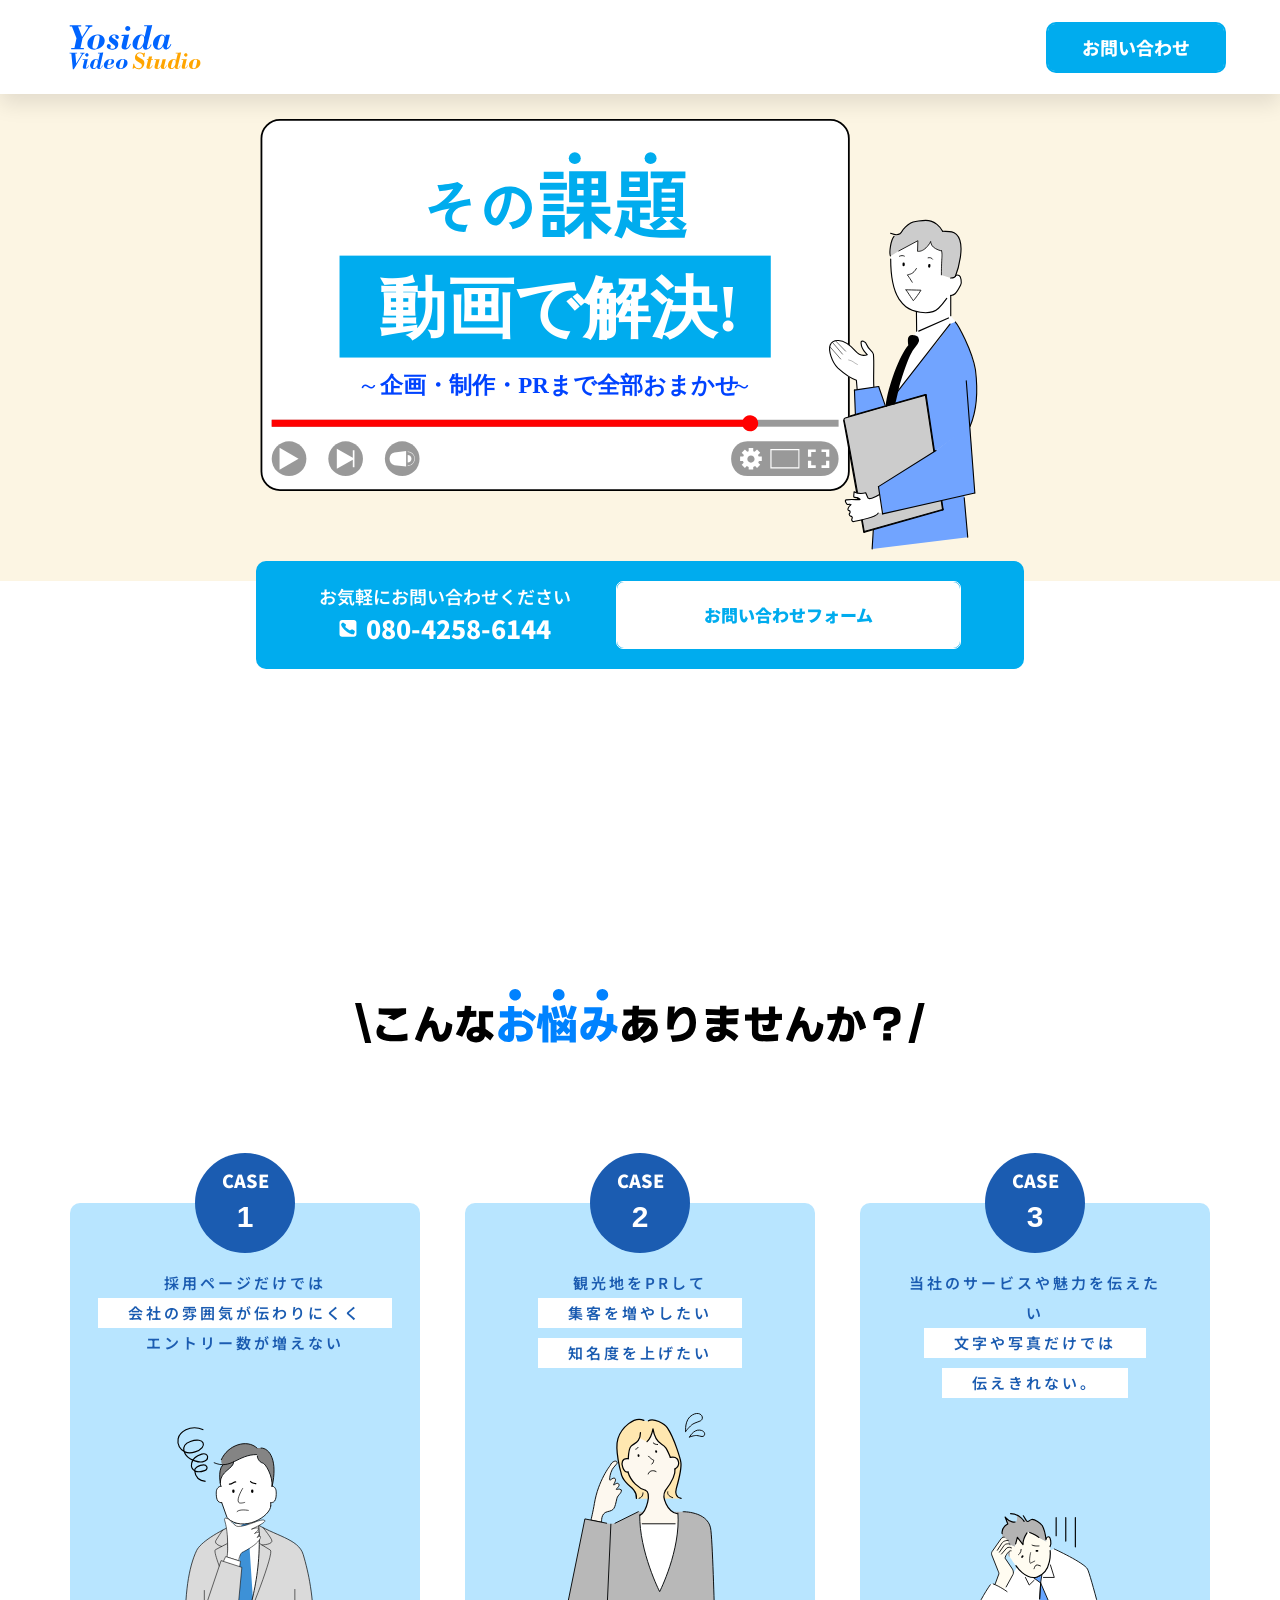
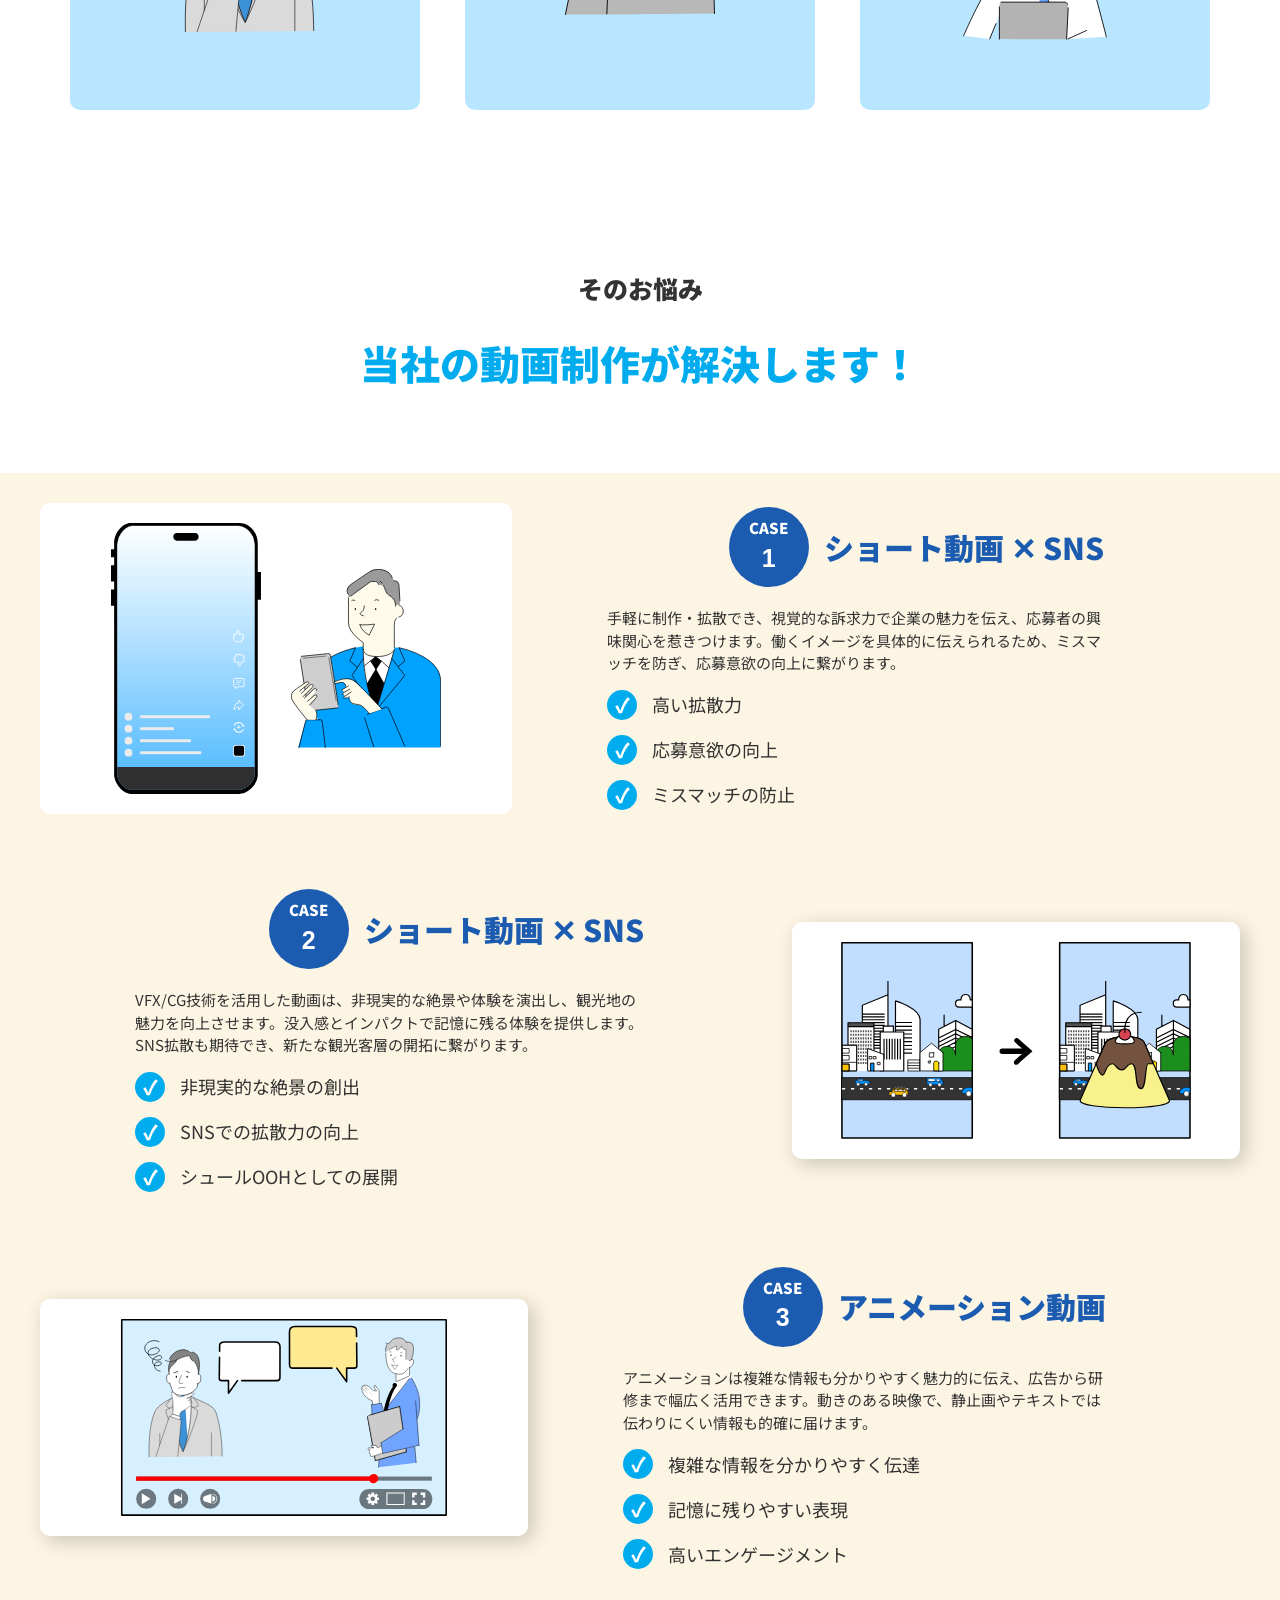
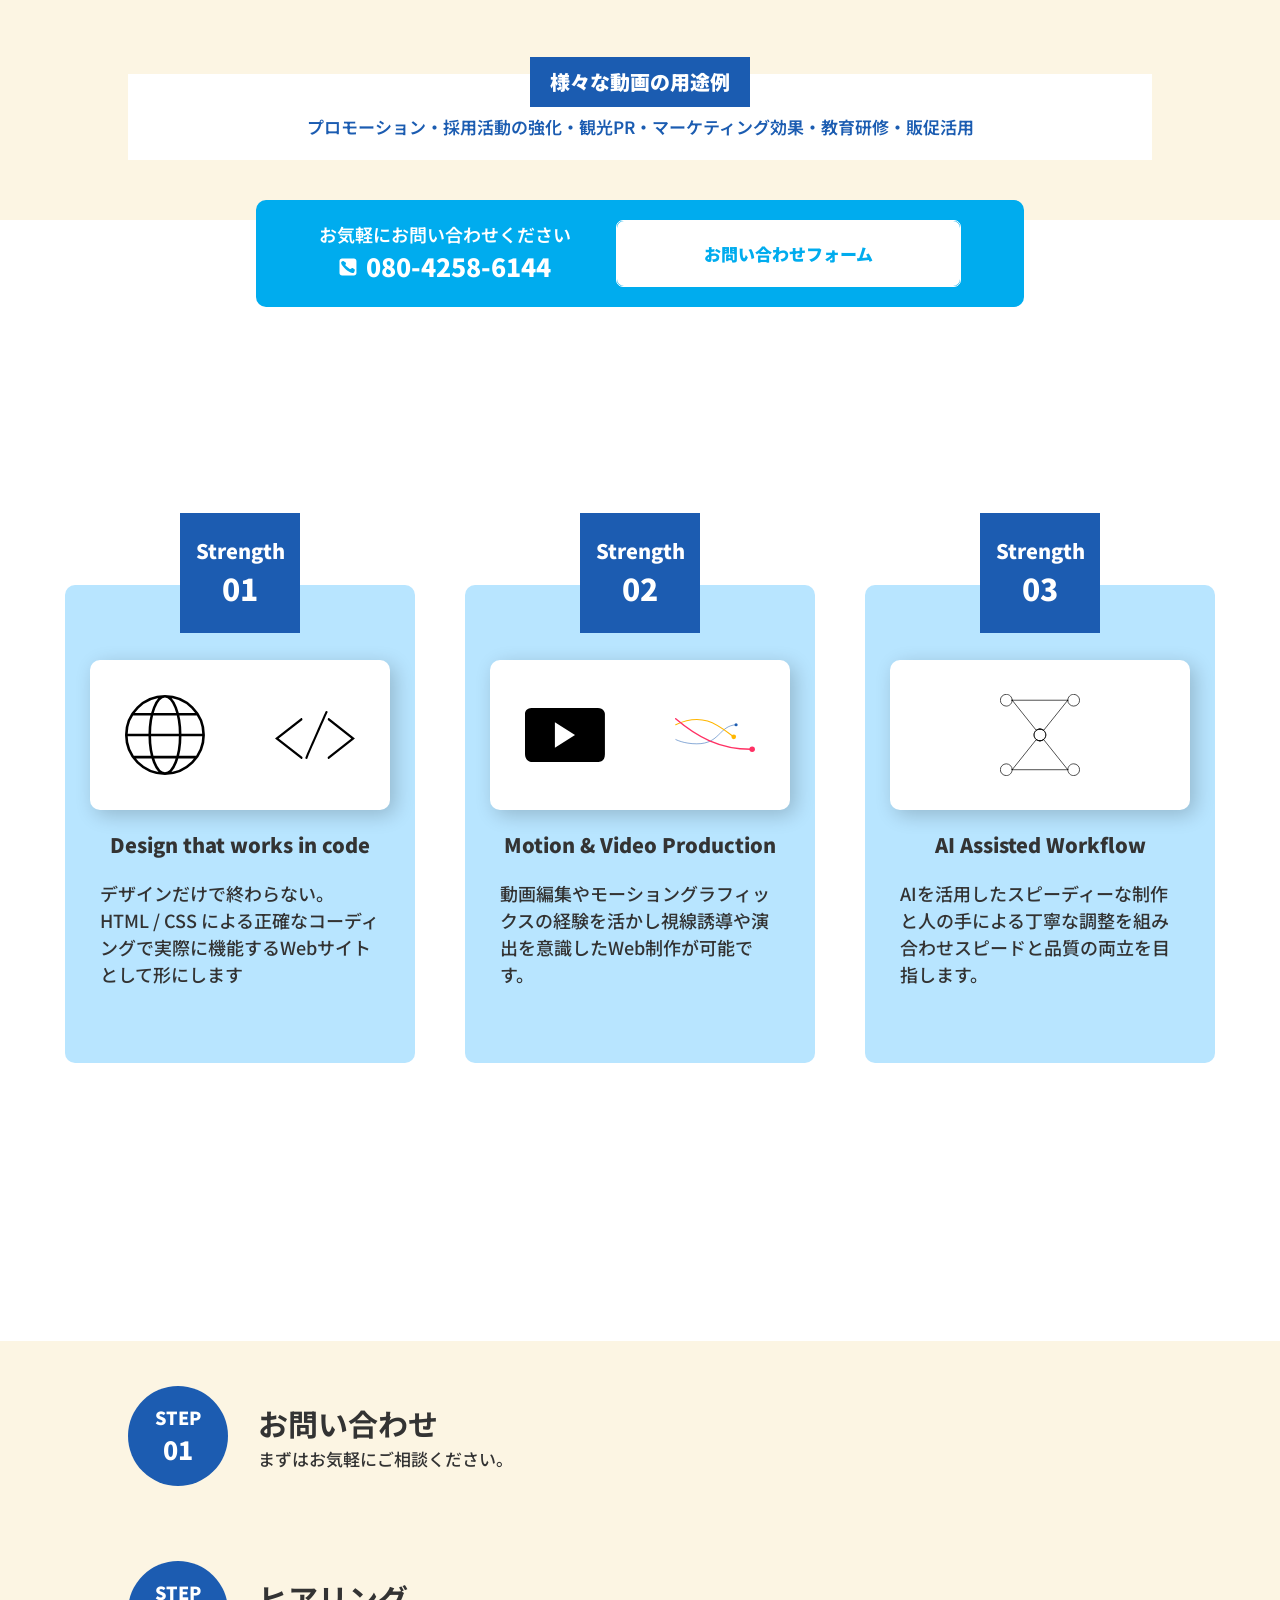
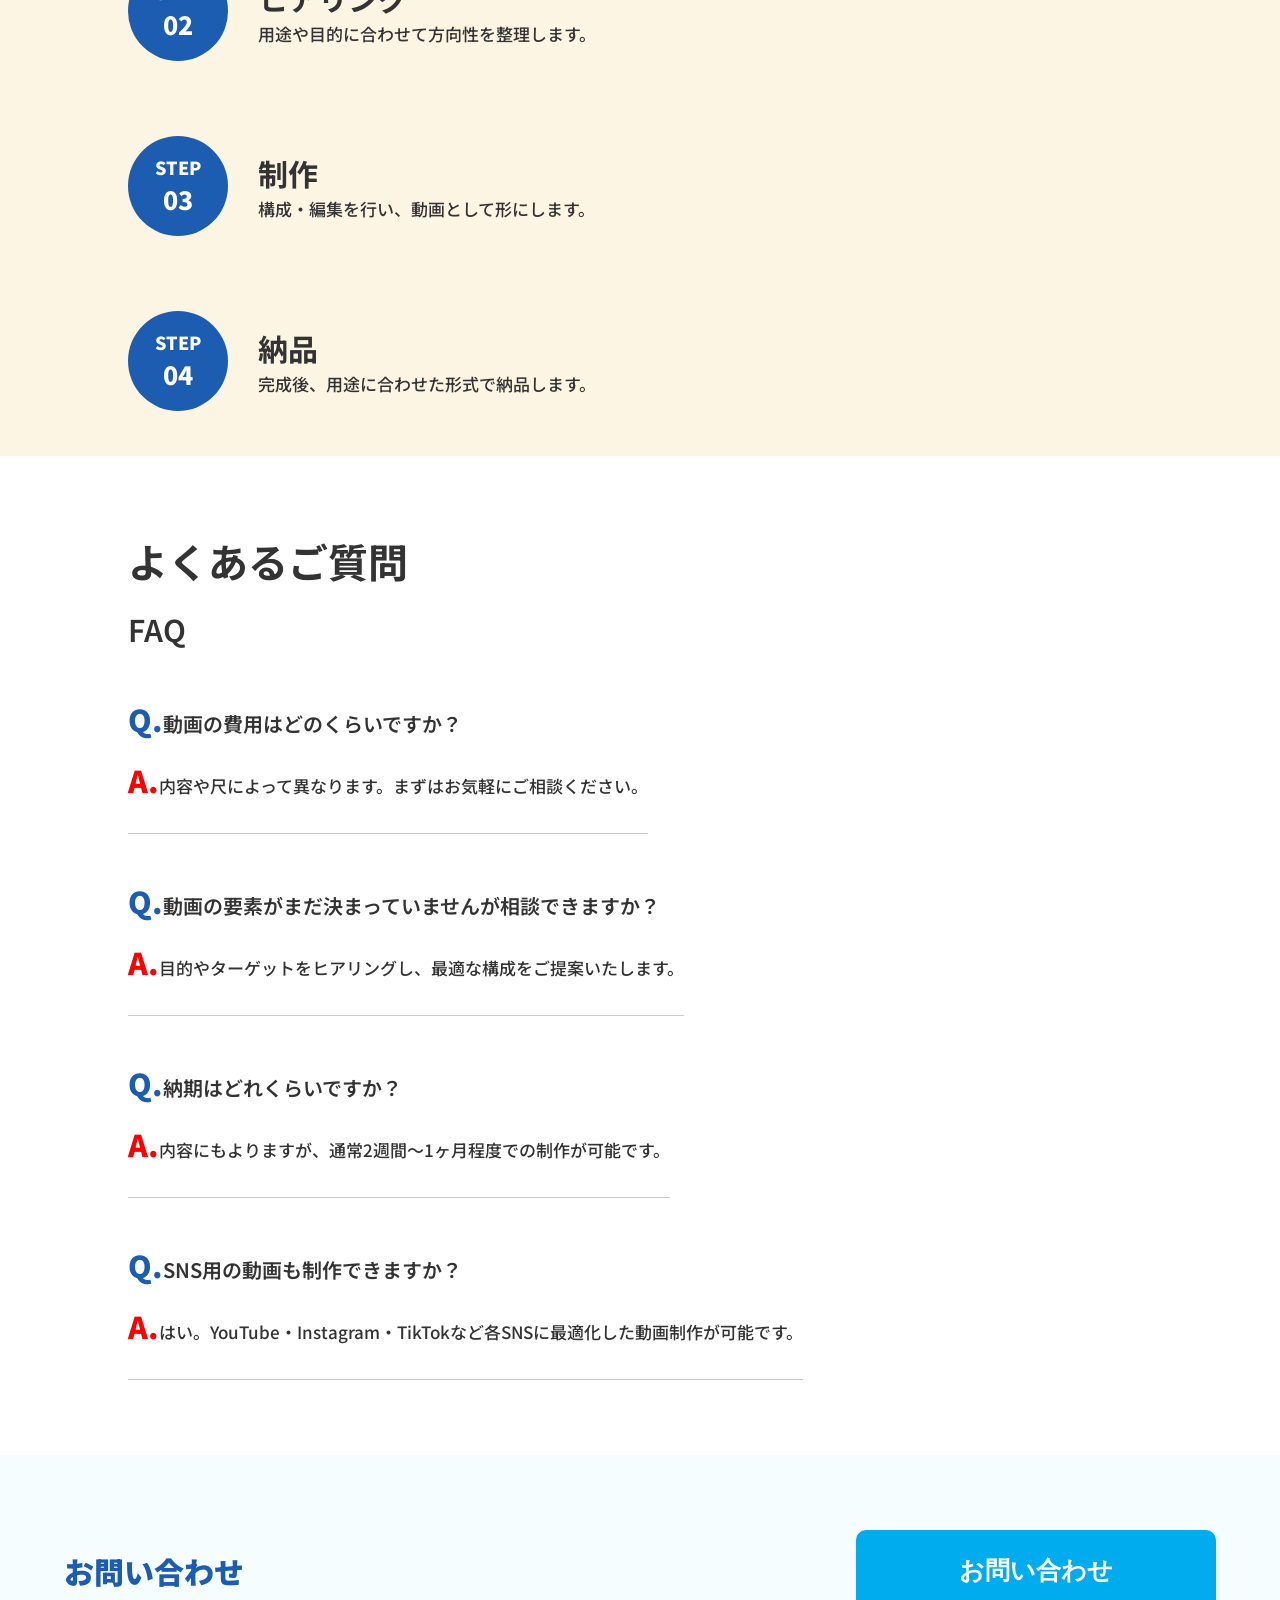
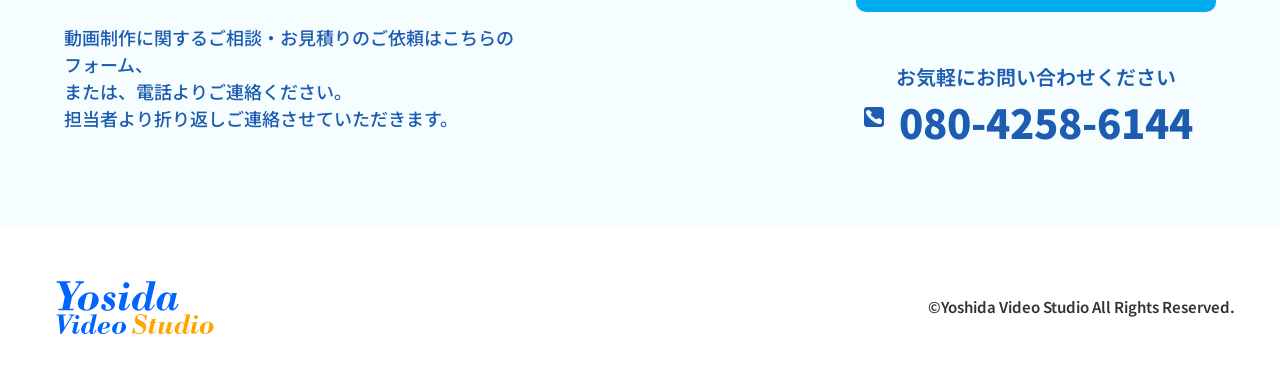
==== commit 7ca6edb1: "feat: complete vtuber portrait template" ====
--- a/lp-flow-practice/index.html
+++ b/lp-flow-practice/index.html
@@ -4,7 +4,8 @@
 <head>
     <meta charset="UTF-8">
     <meta name="viewport" content="width=device-width, initial-scale=1.0">
-    <title>Document</title>
+    <title>lp-flow</title>
+    <link rel="icon" href="assets/images/favicon.png" type="image/png">
     <link rel="preconnect" href="https://fonts.googleapis.com">
     <link rel="preconnect" href="https://fonts.gstatic.com" crossorigin>
     <link href="https://fonts.googleapis.com/css2?family=Noto+Sans+JP:wght@100..900&display=swap" rel="stylesheet">
@@ -20,7 +21,7 @@
             </ul>
         </nav>
     </header>
-    <div id="main">
+    <main>
         <section class="fv">
             <div class="background">
                 <img class="mv-player" src="assets/images/fv-img-sp.svg" alt="fv-image">
@@ -388,7 +389,7 @@
                 </div>
             </div>
         </section>
-    </div>
+    </main>
     <footer class="footer">
         <a href="../works.html" class="foot-link">
             <img src="assets/images/lp-logo.svg" alt="lp-logo" class="foot-link-img"></a>
--- a/lp-flow-practice/assets/css/style.css
+++ b/lp-flow-practice/assets/css/style.css
@@ -55,7 +55,7 @@
 
 /* #main */
 
-#main {
+main {
     display: flex;
     flex-direction: column;
     width: 100%;
@@ -109,7 +109,7 @@
     border-radius: 10px;
     text-align: center;
     display: block;
-    z-index: 2;
+    z-index: 10;
 }
 
 .call-msg {
@@ -1175,7 +1175,7 @@
 
 /* tablet*/
 
-@media screen and (min-width:770px) {
+@media screen and (min-width:768px) {
 
     /* header */
 
@@ -1227,7 +1227,7 @@
 
     /* #main */
 
-    #main {
+    main {
         margin-top: 1.50vw;
     }
 
@@ -1410,8 +1410,8 @@
 
 /* pc */
 
-@media screen (min-width:1024px) {
-
+@media screen and (min-width:1024px) {
+    
     /* header */
 
     .header {
